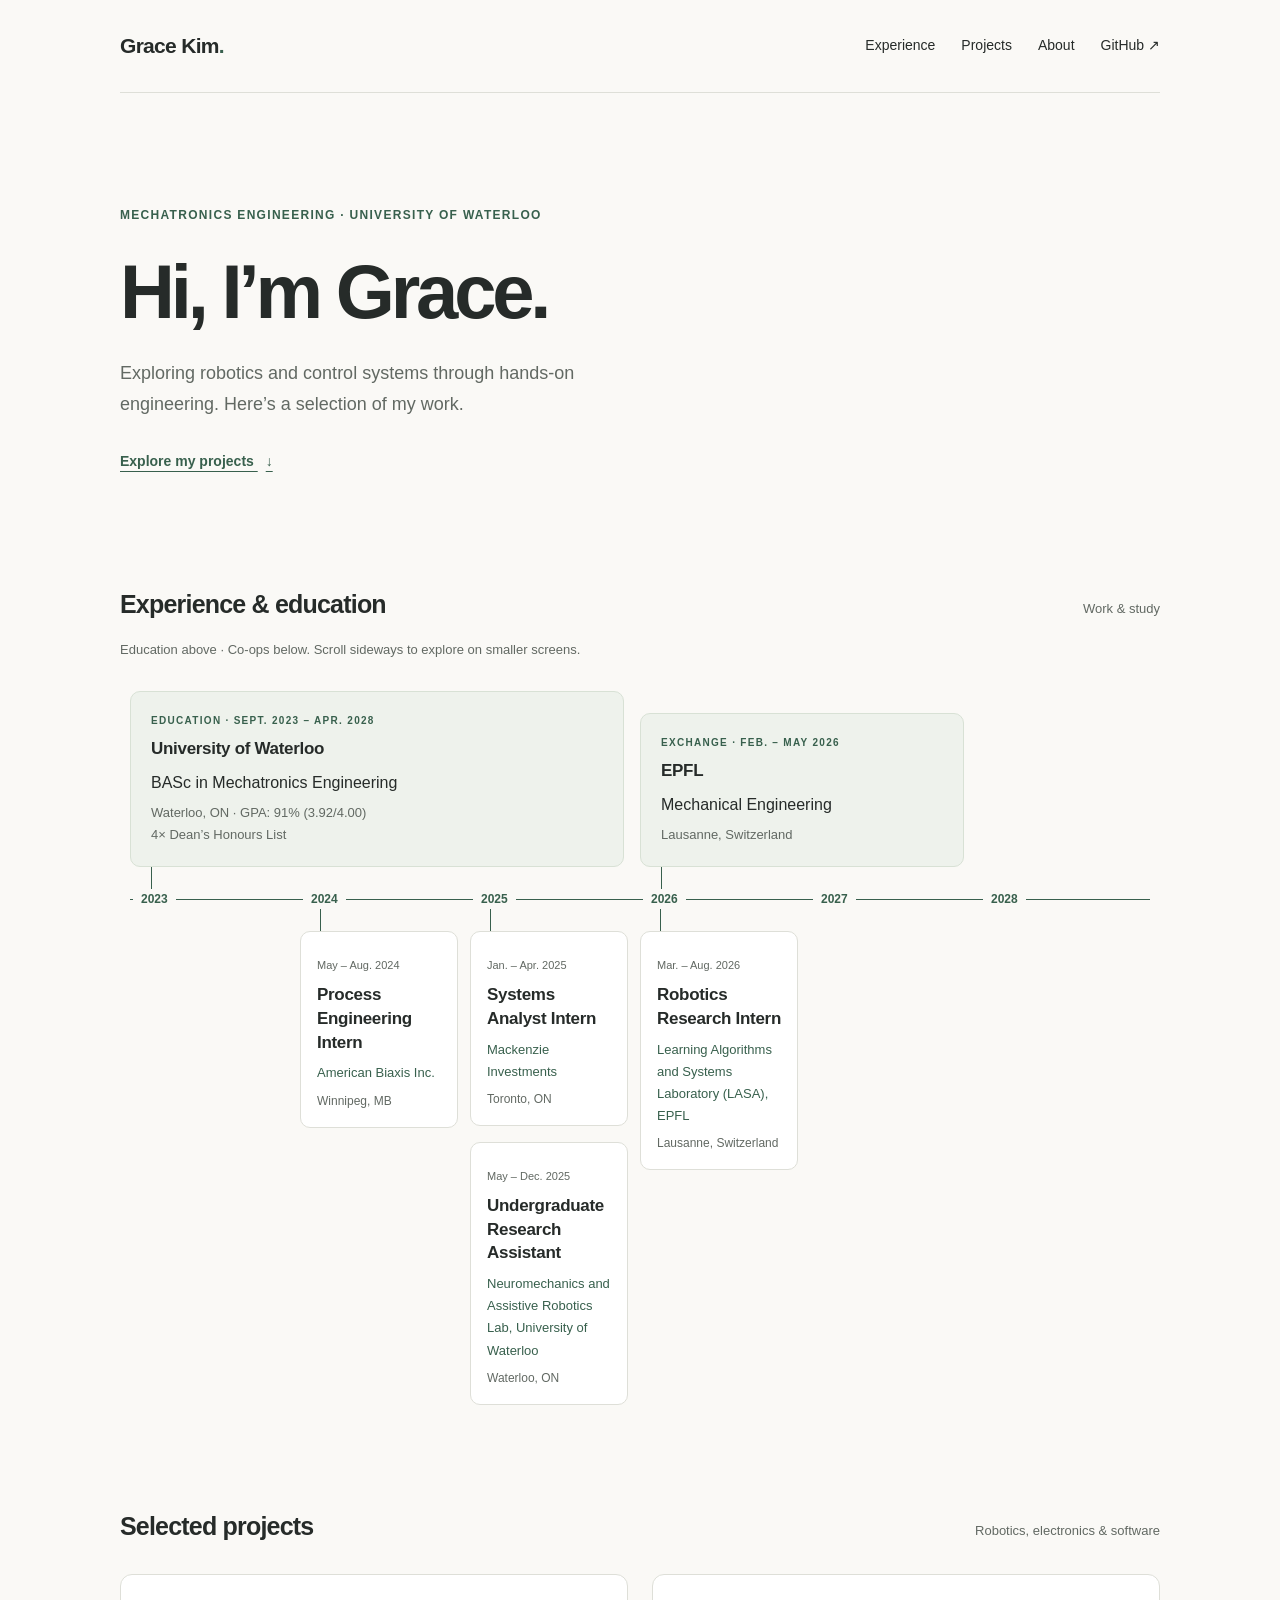
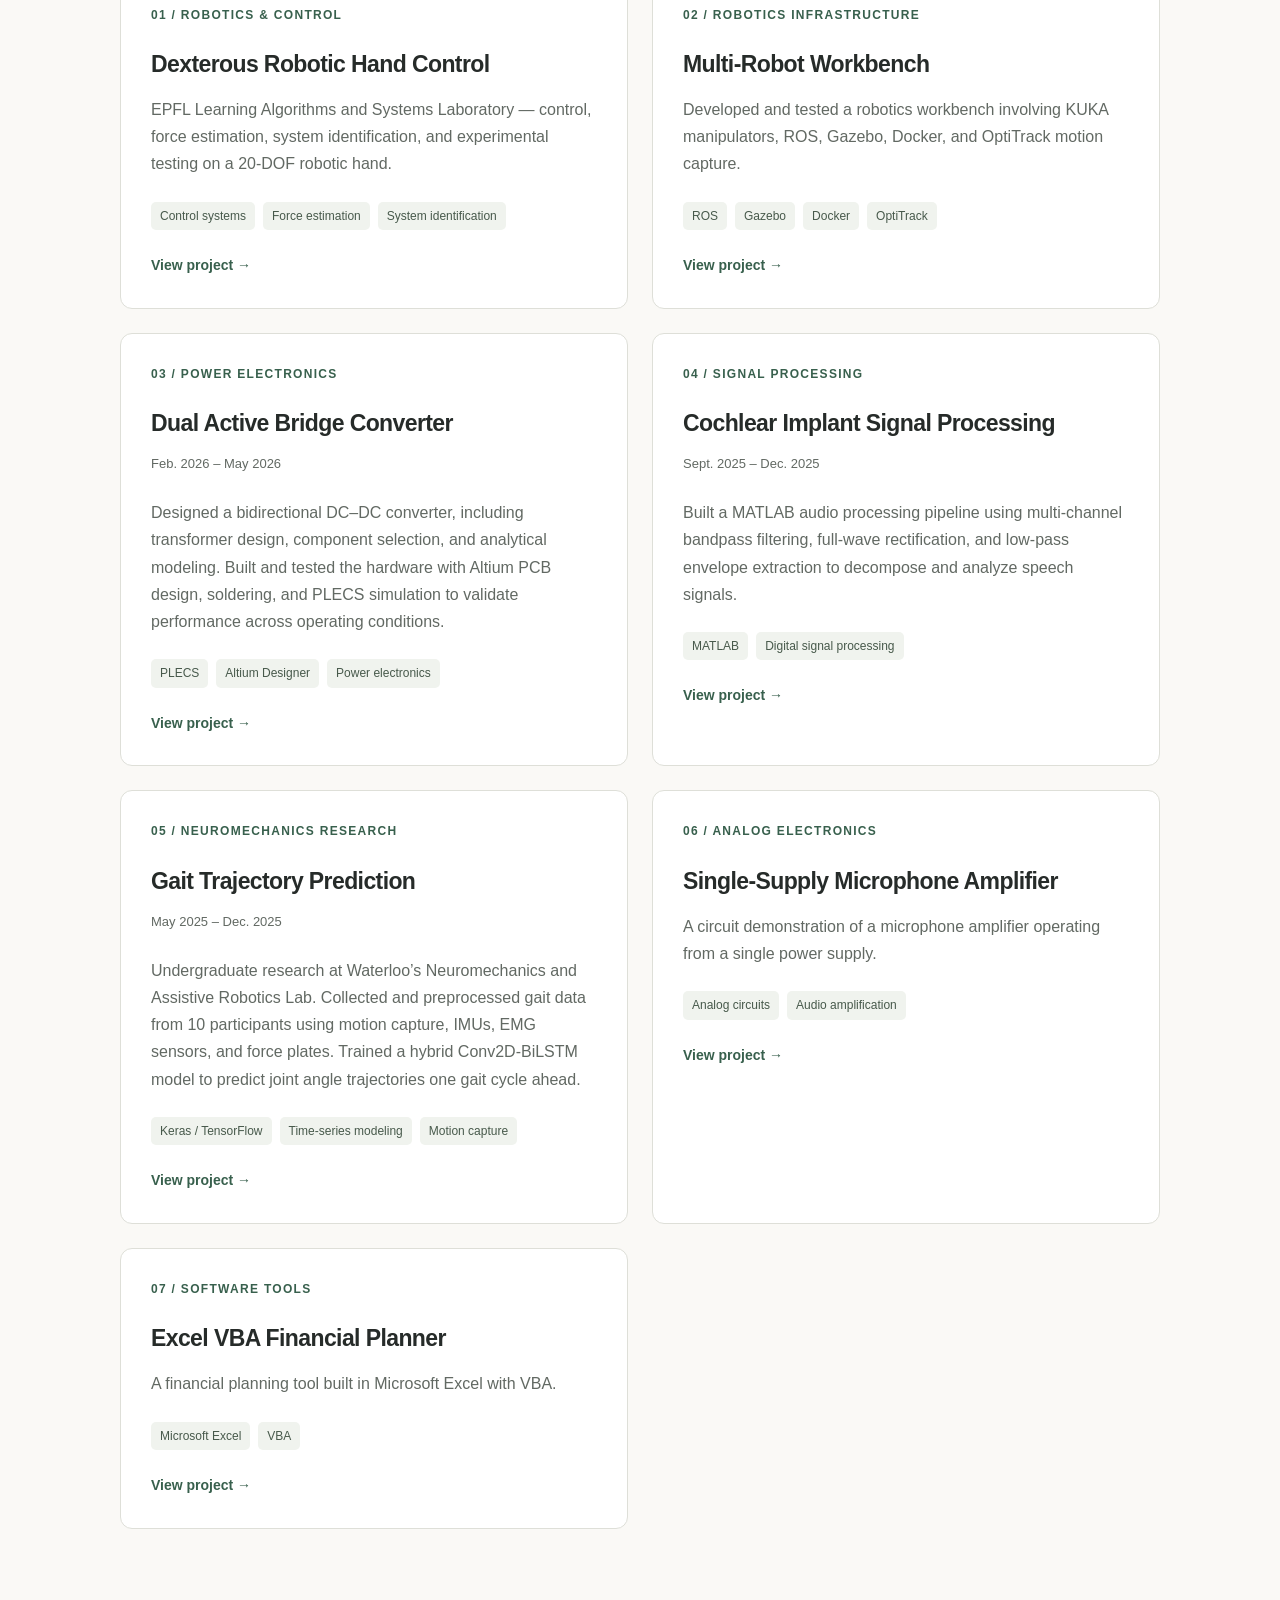
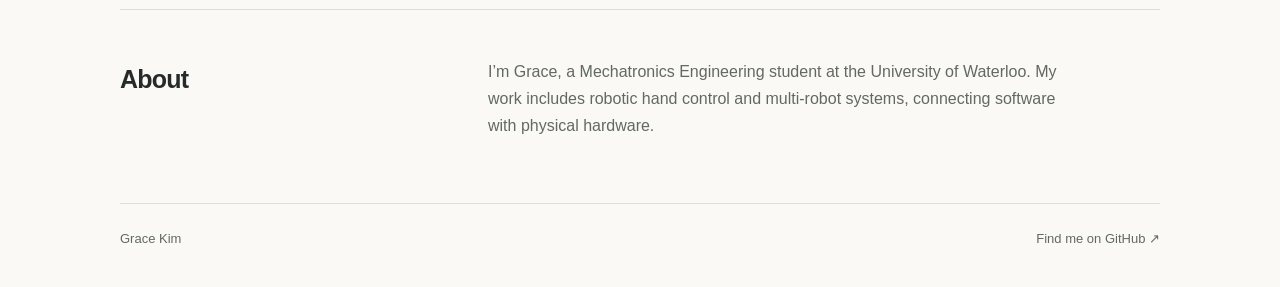
==== index.html @ 660c6523 "more edits.." ====
﻿<!DOCTYPE html>
<html lang="en">

<head>
  <meta charset="UTF-8">
  <meta name="viewport" content="width=device-width, initial-scale=1.0">
  <title>Grace Kim</title>
  <meta name="description" content="Grace Kim — Mechatronics Engineering at the University of Waterloo. Selected work in robotics and control systems.">
  <link rel="stylesheet" href="styles.css">
</head>

<body>

  <a class="skip-link" href="#main">Skip to content</a>
  <header class="site-header">
    <a class="wordmark" href="#">Grace Kim<span aria-hidden="true">.</span></a>
    <nav aria-label="Main navigation">
      <a href="#experience">Experience</a>
      <a href="#projects">Projects</a>
      <a href="#about">About</a>
      <!-- Add your résumé PDF to assets/, then uncomment this link.
      <a href="assets/resume.pdf">Résumé</a>
      -->
      <a href="https://github.com/g72kim">GitHub <span aria-hidden="true">↗</span></a>
    </nav>
  </header>

  <main id="main">
    <section class="intro" aria-labelledby="intro-title">
      <p class="eyebrow">Mechatronics Engineering · University of Waterloo</p>
      <h1 id="intro-title">Hi, I’m Grace.</h1>
      <p class="intro-description">Exploring robotics and control systems through hands-on engineering. Here’s a selection of my work.</p>
      <a class="text-link" href="#projects">Explore my projects <span aria-hidden="true">↓</span></a>
    </section>

    <section id="experience" class="experience" aria-labelledby="experience-title">
      <div class="section-heading">
        <h2 id="experience-title">Experience &amp; education</h2>
        <span class="section-note">Work &amp; study</span>
      </div>
      <p class="timeline-hint" id="timeline-help">Education above · Co-ops below. Scroll sideways to explore on smaller screens.</p>
      <div class="timeline-scroll" tabindex="0" role="region" aria-label="Education and co-op timeline, 2023 to 2028" aria-describedby="timeline-help">
        <div class="timeline">
          <div class="timeline-school waterloo">
            <p class="eyebrow">Education · Sept. 2023 – Apr. 2028</p>
            <h3>University of Waterloo</h3>
            <p>BASc in Mechatronics Engineering</p>
            <p class="section-note">Waterloo, ON · GPA: 91% (3.92/4.00)<br>4× Dean’s Honours List</p>
          </div>
          <div class="timeline-school epfl">
            <p class="eyebrow">Exchange · Feb. – May 2026</p>
            <h3>EPFL</h3>
            <p>Mechanical Engineering</p>
            <p class="section-note">Lausanne, Switzerland</p>
          </div>
          <div class="timeline-axis" aria-label="Years">
            <span>2023</span><span>2024</span><span>2025</span><span>2026</span><span>2027</span><span>2028</span>
          </div>
          <!-- Co-op cards are grouped by year. Copy a card inside its year's list. -->
          <ol class="timeline-jobs jobs-2024" aria-label="2024 co-ops">
            <li class="timeline-card">
              <p class="experience-date">May – Aug. 2024</p>
              <h3>Process Engineering Intern</h3>
              <p class="experience-company">American Biaxis Inc.</p>
              <p class="section-note">Winnipeg, MB</p>
            </li>
          </ol>
          <ol class="timeline-jobs jobs-2025" aria-label="2025 co-ops">
            <li class="timeline-card">
              <p class="experience-date">Jan. – Apr. 2025</p>
              <h3>Systems Analyst Intern</h3>
              <p class="experience-company">Mackenzie Investments</p>
              <p class="section-note">Toronto, ON</p>
            </li>
            <li class="timeline-card">
              <p class="experience-date">May – Dec. 2025</p>
              <h3>Undergraduate Research Assistant</h3>
              <p class="experience-company">Neuromechanics and Assistive Robotics Lab, University of Waterloo</p>
              <p class="section-note">Waterloo, ON</p>
            </li>
          </ol>
          <ol class="timeline-jobs jobs-2026" aria-label="2026 co-ops">
            <li class="timeline-card">
              <p class="experience-date">Mar. – Aug. 2026</p>
              <h3>Robotics Research Intern</h3>
              <p class="experience-company">Learning Algorithms and Systems Laboratory (LASA), EPFL</p>
              <p class="section-note">Lausanne, Switzerland</p>
            </li>
          </ol>
        </div>
      </div>
    </section>

    <section id="projects">
      <div class="section-heading">
        <h2>Selected projects</h2>
        <span class="section-note">Robotics, electronics &amp; software</span>
      </div>

      <div class="project-grid">
      <!-- PROJECT: Copy one complete <article>...</article> block to add a project.
           Optional photo: <img class="project-image" src="assets/hand.jpg" alt="Describe what your project photo shows">
           Place the photo immediately inside the article, before project-content. -->
      <article class="project-card">
        <div class="project-content">
        <p class="eyebrow">01 / Robotics &amp; control</p>
        <h3><a class="project-card-link" href="projects/robotic-hand.html">Dexterous Robotic Hand Control</a></h3>
        <p>
          EPFL Learning Algorithms and Systems Laboratory — control,
          force estimation, system identification, and experimental testing
          on a 20-DOF robotic hand.
        </p>
        <ul class="tags" aria-label="Project topics">
          <li>Control systems</li><li>Force estimation</li><li>System identification</li>
        </ul><span class="project-card-cta" aria-hidden="true">View project →</span>
        </div>
      </article>

      <article class="project-card">
        <div class="project-content">
        <p class="eyebrow">02 / Robotics infrastructure</p>
        <h3><a class="project-card-link" href="projects/multi-robot-workbench.html">Multi-Robot Workbench</a></h3>
        <p>
          Developed and tested a robotics workbench involving KUKA manipulators,
          ROS, Gazebo, Docker, and OptiTrack motion capture.
        </p>
        <ul class="tags" aria-label="Project technologies">
          <li>ROS</li><li>Gazebo</li><li>Docker</li><li>OptiTrack</li>
        </ul><span class="project-card-cta" aria-hidden="true">View project →</span>
        </div>
      </article>
      <article class="project-card">
        <div class="project-content">
          <p class="eyebrow">03 / Power electronics</p>
          <h3><a class="project-card-link" href="projects/dab-converter.html">Dual Active Bridge Converter</a></h3>
          <p class="project-date">Feb. 2026 – May 2026</p>
          <p>Designed a bidirectional DC–DC converter, including transformer design, component selection, and analytical modeling. Built and tested the hardware with Altium PCB design, soldering, and PLECS simulation to validate performance across operating conditions.</p>
          <ul class="tags" aria-label="Project technologies">
            <li>PLECS</li><li>Altium Designer</li><li>Power electronics</li>
          </ul><span class="project-card-cta" aria-hidden="true">View project →</span>
        </div>
      </article>
      <article class="project-card">
        <div class="project-content">
          <p class="eyebrow">04 / Signal processing</p>
          <h3><a class="project-card-link" href="projects/cochlear-implant.html">Cochlear Implant Signal Processing</a></h3>
          <p class="project-date">Sept. 2025 – Dec. 2025</p>
          <p>Built a MATLAB audio processing pipeline using multi-channel bandpass filtering, full-wave rectification, and low-pass envelope extraction to decompose and analyze speech signals.</p>
          <ul class="tags" aria-label="Project technologies">
            <li>MATLAB</li><li>Digital signal processing</li>
          </ul><span class="project-card-cta" aria-hidden="true">View project →</span>
        </div>
      </article>
      <article class="project-card">
        <div class="project-content">
          <p class="eyebrow">05 / Neuromechanics research</p>
          <h3><a class="project-card-link" href="projects/gait-prediction.html">Gait Trajectory Prediction</a></h3>
          <p class="project-date">May 2025 – Dec. 2025</p>
          <p>Undergraduate research at Waterloo’s Neuromechanics and Assistive Robotics Lab. Collected and preprocessed gait data from 10 participants using motion capture, IMUs, EMG sensors, and force plates. Trained a hybrid Conv2D-BiLSTM model to predict joint angle trajectories one gait cycle ahead.</p>
          <ul class="tags" aria-label="Project technologies">
            <li>Keras / TensorFlow</li><li>Time-series modeling</li><li>Motion capture</li>
          </ul><span class="project-card-cta" aria-hidden="true">View project →</span>
        </div>
      </article>
      <article class="project-card">
        <div class="project-content">
          <p class="eyebrow">06 / Analog electronics</p>
          <h3><a class="project-card-link" href="projects/microphone-amplifier.html">Single-Supply Microphone Amplifier</a></h3>
          <p>A circuit demonstration of a microphone amplifier operating from a single power supply.</p>
          <!-- Add circuit details, measurements, and a demo link when available. -->
          <ul class="tags" aria-label="Project topics">
            <li>Analog circuits</li><li>Audio amplification</li>
          </ul><span class="project-card-cta" aria-hidden="true">View project →</span>
        </div>
      </article>
      <article class="project-card">
        <div class="project-content">
          <p class="eyebrow">07 / Software tools</p>
          <h3><a class="project-card-link" href="projects/financial-planner.html">Excel VBA Financial Planner</a></h3>
          <p>A financial planning tool built in Microsoft Excel with VBA.</p>
          <!-- Add the planner's features, screenshots, and a file or demo link when available. -->
          <ul class="tags" aria-label="Project technologies">
            <li>Microsoft Excel</li><li>VBA</li>
          </ul><span class="project-card-cta" aria-hidden="true">View project →</span>
        </div>
      </article>
      </div>

    </section>

    <section id="about" class="about">
      <h2>About</h2>

      <p>
        I’m Grace, a Mechatronics Engineering student at the University of Waterloo.
        My work includes robotic hand control and multi-robot systems, connecting
        software with physical hardware.
      </p>
    </section>

  </main>
  <footer class="site-footer">
    <span>Grace Kim</span>
    <a href="https://github.com/g72kim">Find me on GitHub <span aria-hidden="true">↗</span></a>
  </footer>

</body>

</html>
---- styles.css ----
﻿:root {
  color-scheme: light;
  --paper: #faf9f6;
  --ink: #262b29;
  --muted: #626963;
  --accent: #38604d;
  --line: #dedfd8;
}

* { box-sizing: border-box; }
html { scroll-behavior: smooth; scroll-padding-top: 32px; }
body {
  margin: 0;
  background: var(--paper);
  color: var(--ink);
  font-family: -apple-system, BlinkMacSystemFont, "Segoe UI", sans-serif;
  font-size: 16px;
  line-height: 1.7;
  -webkit-font-smoothing: antialiased;
}
a { color: inherit; text-underline-offset: 5px; }
a:hover { color: var(--accent); }
a:focus-visible { outline: 2px solid var(--accent); outline-offset: 6px; }
.site-header, main, .site-footer { width: min(100% - 48px, 1040px); margin-inline: auto; }
.site-header { display: flex; justify-content: space-between; align-items: center; gap: 24px; padding-block: 28px; border-bottom: 1px solid var(--line); }
.wordmark { font-size: 21px; font-weight: 650; letter-spacing: -.7px; text-decoration: none; }
.wordmark span { color: var(--accent); }
nav { display: flex; flex-wrap: wrap; gap: 26px; font-size: 14px; }
nav a, .site-footer a { text-decoration: none; }
nav a:hover, .site-footer a:hover { text-decoration: underline; }
.intro { padding-block: 100px 108px; max-width: 780px; }
.eyebrow { color: var(--accent); font-size: 12px; font-weight: 600; letter-spacing: 1.3px; text-transform: uppercase; }
h1 { margin: 24px 0; font-size: clamp(42px, 6.5vw, 76px); line-height: 1.12; letter-spacing: -.055em; font-weight: 550; }
.intro-description { max-width: 480px; color: var(--muted); font-size: 18px; margin-bottom: 28px; }
.text-link { color: var(--accent); font-size: 14px; font-weight: 600; }
.text-link span { margin-left: 8px; }
.section-heading { display: flex; justify-content: space-between; align-items: baseline; gap: 16px; margin-bottom: 26px; }
h2 { margin: 0; font-size: 25px; font-weight: 550; letter-spacing: -.8px; }
.section-note { font-size: 13px; color: var(--muted); }
.experience { margin-bottom: 80px; }
.experience-date { margin: 0; color: var(--muted); font-size: 13px; padding-top: 2px; }
.experience-company { margin: 0; color: var(--accent); font-size: 14px; }
.experience-company span { color: var(--muted); }
.project-grid { display: grid; grid-template-columns: repeat(2, minmax(0, 1fr)); gap: 24px; }
.project-card { background: #fff; border: 1px solid var(--line); border-radius: 12px; overflow: hidden; }
.project-content { padding: 30px; }
.project-content .eyebrow { margin-top: 0; }
h3 { font-size: 23px; line-height: 1.35; font-weight: 550; letter-spacing: -.6px; margin: 24px 0 14px; }
.project-content > p:not(.eyebrow) { color: var(--muted); margin-bottom: 24px; }
.tags { display: flex; flex-wrap: wrap; gap: 8px; list-style: none; padding: 0; margin: 0; }
.tags li { background: #f0f3ee; color: #47594b; border-radius: 5px; padding: 4px 9px; font-size: 12px; }
.project-content > .text-link { display: inline-block; margin-top: 24px; }
.project-image { display: block; width: 100%; aspect-ratio: 16 / 10; object-fit: cover; }
.project-date { font-size: 13px; }
.about { display: grid; grid-template-columns: 1fr 2fr; gap: 32px; margin-top: 80px; padding-block: 48px 64px; border-top: 1px solid var(--line); }
.about p { margin: 0; color: var(--muted); max-width: 580px; }
.site-footer { display: flex; justify-content: space-between; gap: 20px; padding-block: 24px 36px; border-top: 1px solid var(--line); color: var(--muted); font-size: 13px; }
.skip-link { position: absolute; top: -100px; left: 24px; background: white; padding: 12px; }
.skip-link:focus { top: 12px; }
@media (max-width: 640px) {
  .site-header, main, .site-footer { width: calc(100% - 36px); }
  .site-header { align-items: flex-start; flex-wrap: wrap; }
  nav { gap: 14px; font-size: 13px; }
  .intro { padding-block: 64px 72px; }
  .intro .eyebrow { max-width: 290px; }
  .project-grid { grid-template-columns: 1fr; }
  .experience { margin-bottom: 56px; }
  .section-heading { flex-direction: column; gap: 4px; }
  .project-content { padding: 24px; }
  .about { grid-template-columns: 1fr; gap: 18px; margin-top: 56px; }
}
@media (prefers-reduced-motion: reduce) {
  html { scroll-behavior: auto; }
}

/* Year columns keep education above and co-op cards below the same axis. */
.timeline-hint { color: var(--muted); font-size: 13px; margin: -12px 0 24px; }
.timeline-scroll { overflow-x: auto; padding: 6px 2px 20px; }
.timeline-scroll:focus-visible { outline: 2px solid var(--accent); outline-offset: 4px; }
.timeline { display: grid; grid-template-columns: repeat(6, minmax(166px, 1fr)); grid-template-rows: auto 64px auto; min-width: 1000px; padding: 0 8px; }
.timeline-school { position: relative; align-self: end; margin: 0 16px 0 0; padding: 20px; background: #eef2ec; border: 1px solid #d8e1d5; border-radius: 10px; }
.timeline-school::after { content: ""; position: absolute; left: 20px; bottom: -32px; height: 31px; width: 1px; background: var(--accent); }
.waterloo { grid-column: 1 / 4; grid-row: 1; }
.epfl { grid-column: 4 / 6; grid-row: 1; }
.timeline h3 { font-size: 17px; line-height: 1.4; margin: 8px 0; letter-spacing: -.3px; }
.timeline p { margin: 6px 0 0; }
.timeline .eyebrow { font-size: 10px; margin-top: 0; }
.timeline-axis { grid-column: 1 / -1; grid-row: 2; display: grid; grid-template-columns: repeat(6, 1fr); align-items: center; position: relative; }
.timeline-axis::before { content: ""; position: absolute; left: 0; right: 0; top: 50%; height: 1px; background: var(--accent); }
.timeline-axis span { position: relative; justify-self: start; background: var(--paper); padding: 0 8px; margin-left: 3px; font-size: 12px; font-weight: 600; color: var(--accent); }
.timeline-jobs { position: relative; grid-row: 3; list-style: none; padding: 0; margin: 0 12px 0 0; display: flex; flex-direction: column; gap: 16px; align-self: start; }
.timeline-jobs::before { content: ""; position: absolute; left: 20px; top: -22px; height: 22px; width: 1px; background: var(--accent); }
.jobs-2024 { grid-column: 2; }
.jobs-2025 { grid-column: 3; }
.jobs-2026 { grid-column: 4; }
.timeline-card { padding: 16px; border: 1px solid var(--line); border-radius: 10px; background: #fff; overflow-wrap: anywhere; }
.timeline-card .experience-date { font-size: 11px; }
.timeline-card .experience-company { font-size: 13px; }
.timeline-card .section-note { font-size: 12px; }

/* A real title link covers the card, supporting mouse and keyboard navigation. */
.project-card { position: relative; }
.project-card-link { text-decoration: none; }
.project-card-link::after { content: ""; position: absolute; inset: 0; }
.project-card:hover { border-color: var(--accent); }
.project-card:focus-within { outline: 2px solid var(--accent); outline-offset: 4px; }
.project-card-cta { display: block; margin-top: 24px; color: var(--accent); font-size: 14px; font-weight: 600; }
.project-detail { max-width: 780px; padding-block: 48px 80px; }
.project-overview { padding-block: 36px 48px; }
.project-overview h1 { font-size: clamp(32px, 5vw, 54px); letter-spacing: -.04em; overflow-wrap: anywhere; }
.project-overview > p:not(.eyebrow) { color: var(--muted); }
.project-attachments { border-top: 1px solid var(--line); padding-top: 32px; }
.attachment-empty, .project-attachments figcaption { color: var(--muted); font-size: 14px; }
.project-attachments figure { margin: 24px 0; }
.project-attachments img, .project-attachments video { display: block; width: 100%; height: auto; border-radius: 10px; }
.project-attachments figcaption { margin-top: 8px; }
.attachment-links { padding-left: 20px; }
.attachment-links li { margin-block: 10px; }
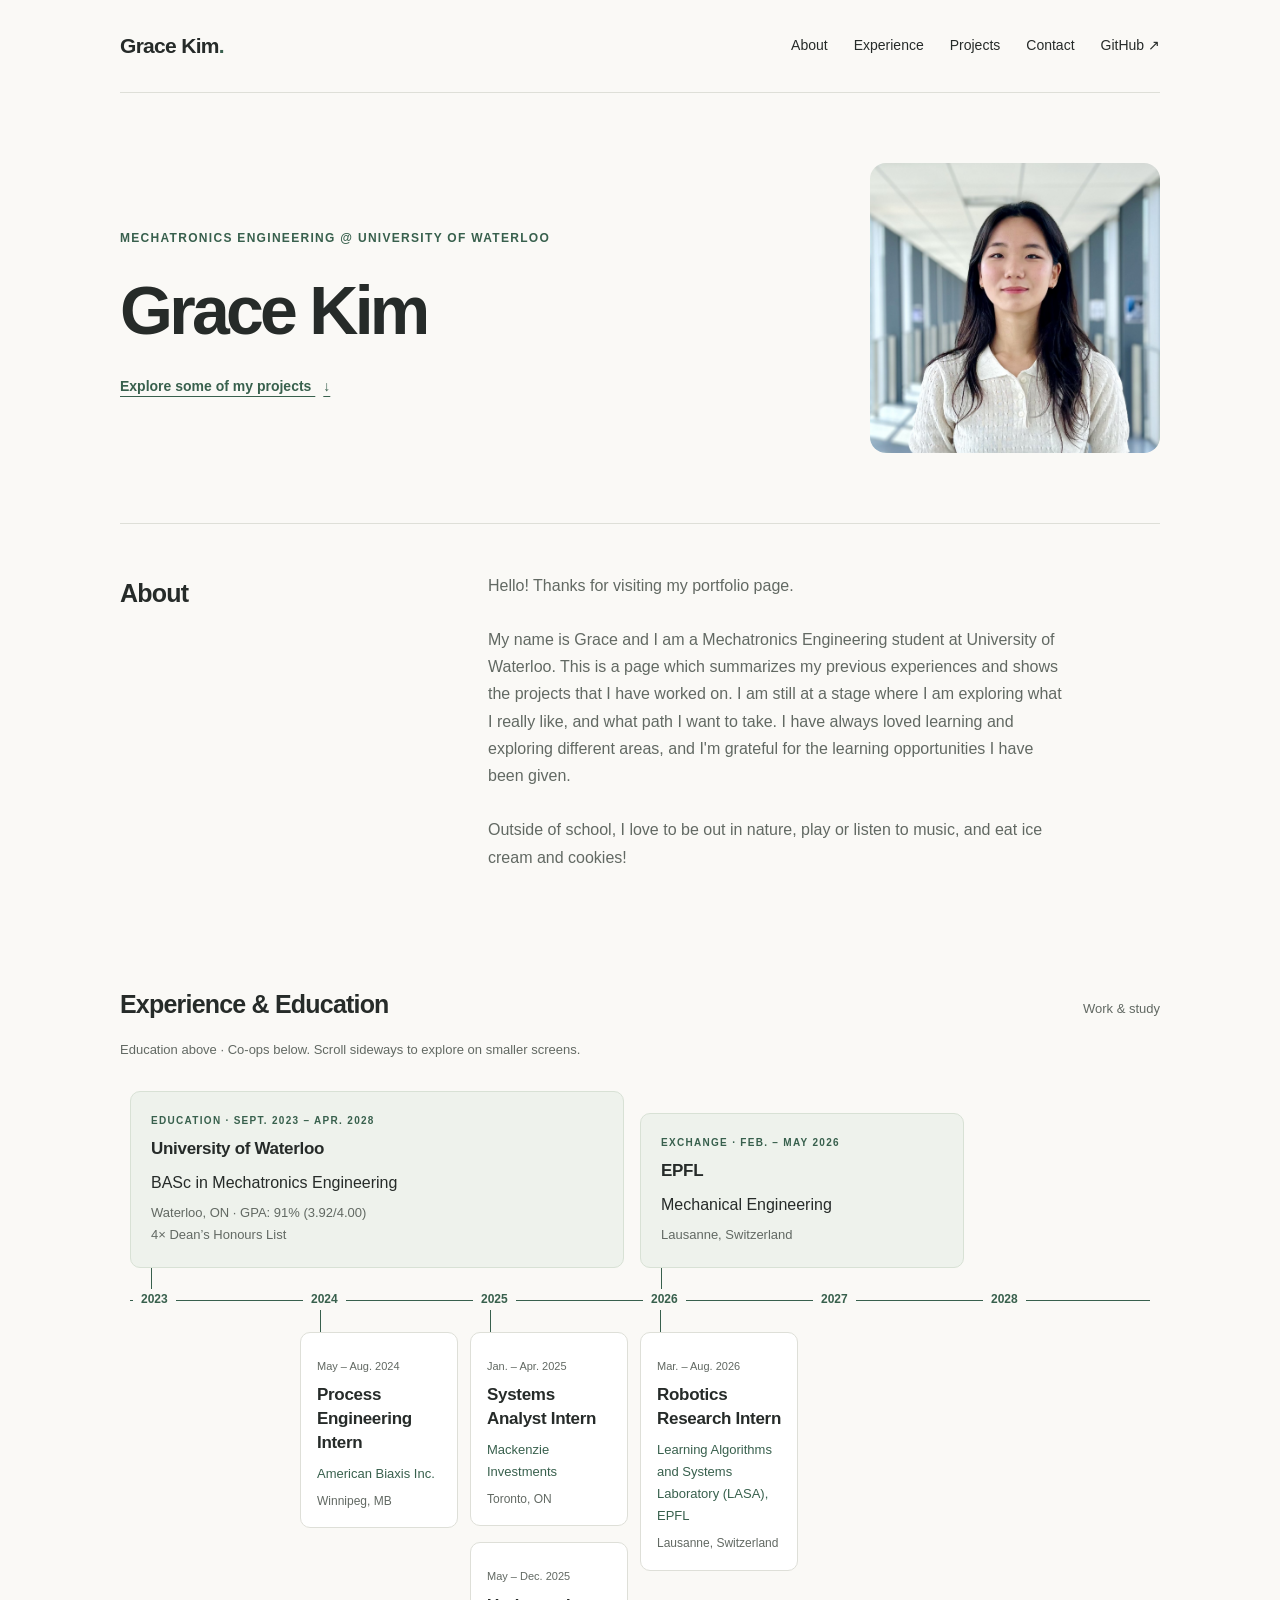
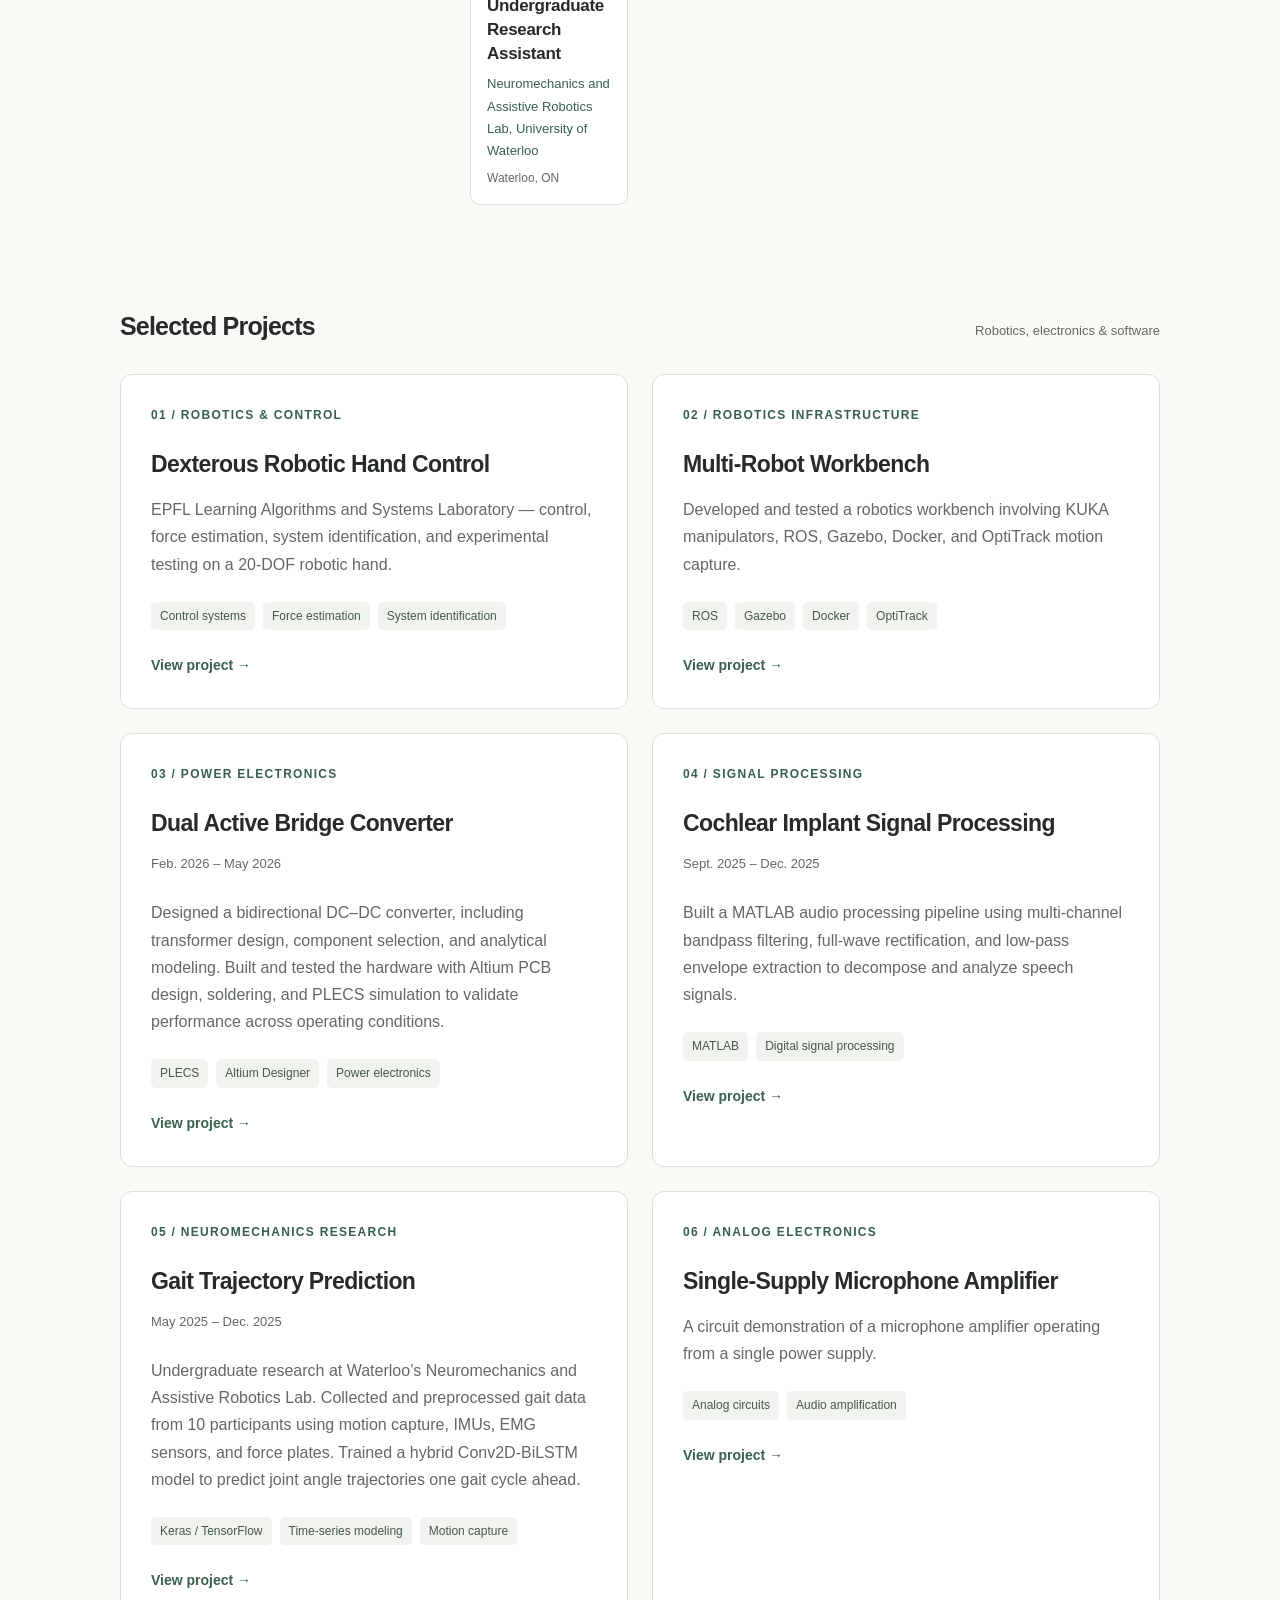
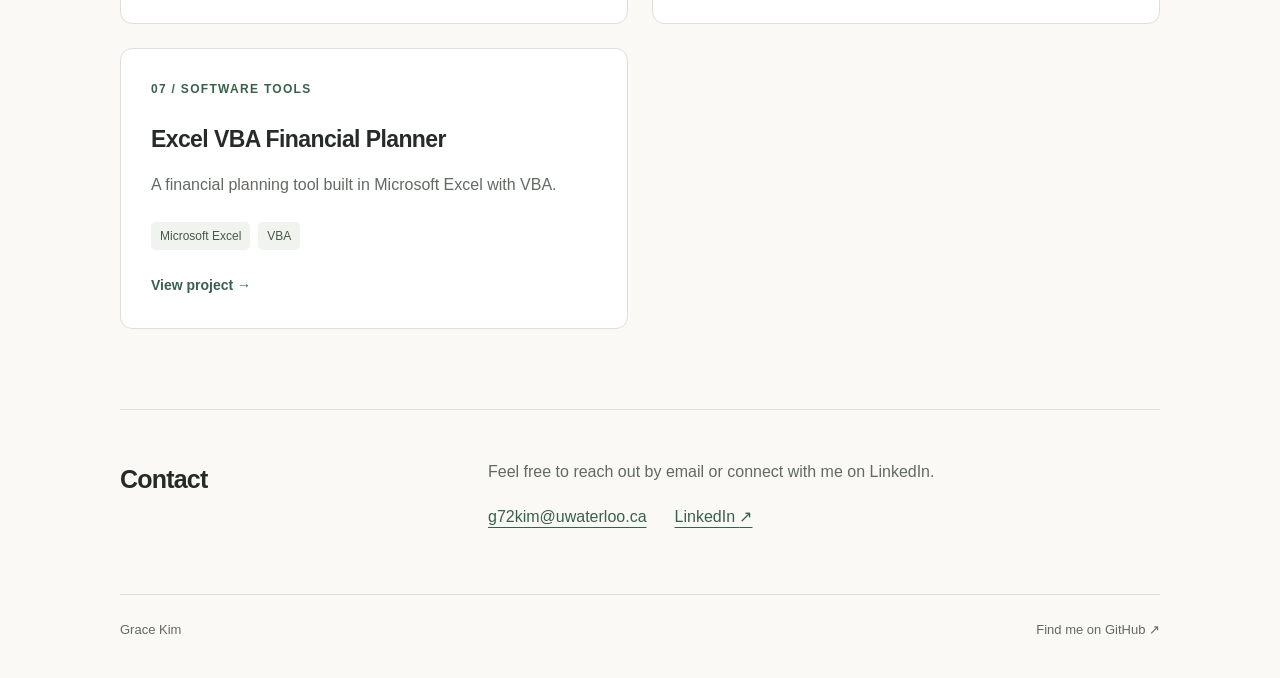
==== commit 83b1b3d6: "Update portfolio introduction, profile photo, contact section and README" ====
--- a/index.html
+++ b/index.html
@@ -15,9 +15,10 @@
   <header class="site-header">
     <a class="wordmark" href="#">Grace Kim<span aria-hidden="true">.</span></a>
     <nav aria-label="Main navigation">
+      <a href="#about">About</a>
       <a href="#experience">Experience</a>
       <a href="#projects">Projects</a>
-      <a href="#about">About</a>
+      <a href="#contact">Contact</a>
       <!-- Add your résumé PDF to assets/, then uncomment this link.
       <a href="assets/resume.pdf">Résumé</a>
       -->
@@ -27,15 +28,37 @@
 
   <main id="main">
     <section class="intro" aria-labelledby="intro-title">
-      <p class="eyebrow">Mechatronics Engineering · University of Waterloo</p>
-      <h1 id="intro-title">Hi, I’m Grace.</h1>
-      <p class="intro-description">Exploring robotics and control systems through hands-on engineering. Here’s a selection of my work.</p>
-      <a class="text-link" href="#projects">Explore my projects <span aria-hidden="true">↓</span></a>
+      <div class="intro-text">
+      <p class="eyebrow">Mechatronics Engineering @ University of Waterloo</p>
+      <h1 id="intro-title">Grace Kim</h1>
+      <!--p class="intro-description">Exploring my life and world ...  Here’s a selection of my work.</p-->
+      <a class="text-link" href="#projects">Explore some of my projects <span aria-hidden="true">↓</span></a>
+      </div>
+      <img class="intro-photo" src="assets/profile.jpeg" alt="Grace Kim" width="240" height="240">
+    </section>
+
+    <section id="about" class="about">
+      <h2>About</h2>
+
+      <p>
+        Hello! Thanks for visiting my portfolio page.
+        <br>
+        <br>
+        My name is Grace and I am a Mechatronics Engineering student at University of Waterloo.
+        This is a page which summarizes my previous experiences and shows the projects that I have worked on.
+        I am still at a stage where I am exploring what I really like, and what path I want to take.
+        I have always loved learning and exploring different areas, and I'm grateful for the learning opportunities I have been given.
+
+        <br>
+        <br>
+        Outside of school, I love to be out in nature, play or listen to music, and eat ice cream and cookies!
+
+      </p>
     </section>
 
     <section id="experience" class="experience" aria-labelledby="experience-title">
       <div class="section-heading">
-        <h2 id="experience-title">Experience &amp; education</h2>
+        <h2 id="experience-title">Experience &amp; Education</h2>
         <span class="section-note">Work &amp; study</span>
       </div>
       <p class="timeline-hint" id="timeline-help">Education above · Co-ops below. Scroll sideways to explore on smaller screens.</p>
@@ -93,7 +116,7 @@
 
     <section id="projects">
       <div class="section-heading">
-        <h2>Selected projects</h2>
+        <h2>Selected Projects</h2>
         <span class="section-note">Robotics, electronics &amp; software</span>
       </div>
 
@@ -188,16 +211,18 @@
 
     </section>
 
-    <section id="about" class="about">
-      <h2>About</h2>
-
-      <p>
-        I’m Grace, a Mechatronics Engineering student at the University of Waterloo.
-        My work includes robotic hand control and multi-robot systems, connecting
-        software with physical hardware.
-      </p>
-    </section>
-
+
+
+    <section id="contact" class="contact" aria-labelledby="contact-title">
+      <h2 id="contact-title">Contact</h2>
+      <div>
+        <p>Feel free to reach out by email or connect with me on LinkedIn.</p>
+        <ul class="contact-links">
+          <li><a href="mailto:g72kim@uwaterloo.ca">g72kim@uwaterloo.ca</a></li>
+          <li><a href="https://www.linkedin.com/in/gracekim3/">LinkedIn <span aria-hidden="true">↗</span></a></li>
+        </ul>
+      </div>
+    </section>
   </main>
   <footer class="site-footer">
     <span>Grace Kim</span>
--- a/styles.css
+++ b/styles.css
@@ -28,9 +28,12 @@
 nav { display: flex; flex-wrap: wrap; gap: 26px; font-size: 14px; }
 nav a, .site-footer a { text-decoration: none; }
 nav a:hover, .site-footer a:hover { text-decoration: underline; }
-.intro { padding-block: 100px 108px; max-width: 780px; }
+.intro { display: flex; align-items: center; justify-content: space-between; gap: 40px; padding-block: 70px 70px; }
+.intro-text { min-width: 0; }
+.intro-photo { display: block; width: 290px; height: 290px; max-width: 100%; object-fit: cover; border-radius: 16px; flex-shrink: 0; }
 .eyebrow { color: var(--accent); font-size: 12px; font-weight: 600; letter-spacing: 1.3px; text-transform: uppercase; }
 h1 { margin: 24px 0; font-size: clamp(42px, 6.5vw, 76px); line-height: 1.12; letter-spacing: -.055em; font-weight: 550; }
+.intro h1 { font-size: clamp(38px, 6vw, 68px); }
 .intro-description { max-width: 480px; color: var(--muted); font-size: 18px; margin-bottom: 28px; }
 .text-link { color: var(--accent); font-size: 14px; font-weight: 600; }
 .text-link span { margin-left: 8px; }
@@ -52,8 +55,12 @@
 .project-content > .text-link { display: inline-block; margin-top: 24px; }
 .project-image { display: block; width: 100%; aspect-ratio: 16 / 10; object-fit: cover; }
 .project-date { font-size: 13px; }
-.about { display: grid; grid-template-columns: 1fr 2fr; gap: 32px; margin-top: 80px; padding-block: 48px 64px; border-top: 1px solid var(--line); }
+.about { display: grid; grid-template-columns: 1fr 2fr; gap: 32px; margin-bottom: 48px; padding-block: 48px 64px; border-top: 1px solid var(--line); }
 .about p { margin: 0; color: var(--muted); max-width: 580px; }
+.contact { display: grid; grid-template-columns: 1fr 2fr; gap: 32px; margin-top: 80px; padding-block: 48px 64px; border-top: 1px solid var(--line); }
+.contact p { margin: 0 0 18px; color: var(--muted); }
+.contact-links { display: flex; flex-wrap: wrap; gap: 12px 28px; list-style: none; padding: 0; margin: 0; }
+.contact-links a { color: var(--accent); overflow-wrap: anywhere; }
 .site-footer { display: flex; justify-content: space-between; gap: 20px; padding-block: 24px 36px; border-top: 1px solid var(--line); color: var(--muted); font-size: 13px; }
 .skip-link { position: absolute; top: -100px; left: 24px; background: white; padding: 12px; }
 .skip-link:focus { top: 12px; }
@@ -61,13 +68,15 @@
   .site-header, main, .site-footer { width: calc(100% - 36px); }
   .site-header { align-items: flex-start; flex-wrap: wrap; }
   nav { gap: 14px; font-size: 13px; }
-  .intro { padding-block: 64px 72px; }
+  .intro { flex-direction: column; align-items: flex-start; padding-block: 64px 72px; }
+  .intro-photo { height: auto; aspect-ratio: 1; }
   .intro .eyebrow { max-width: 290px; }
   .project-grid { grid-template-columns: 1fr; }
   .experience { margin-bottom: 56px; }
   .section-heading { flex-direction: column; gap: 4px; }
   .project-content { padding: 24px; }
-  .about { grid-template-columns: 1fr; gap: 18px; margin-top: 56px; }
+  .about { grid-template-columns: 1fr; gap: 18px; margin-bottom: 32px; }
+  .contact { grid-template-columns: 1fr; gap: 18px; margin-top: 56px; }
 }
 @media (prefers-reduced-motion: reduce) {
   html { scroll-behavior: auto; }
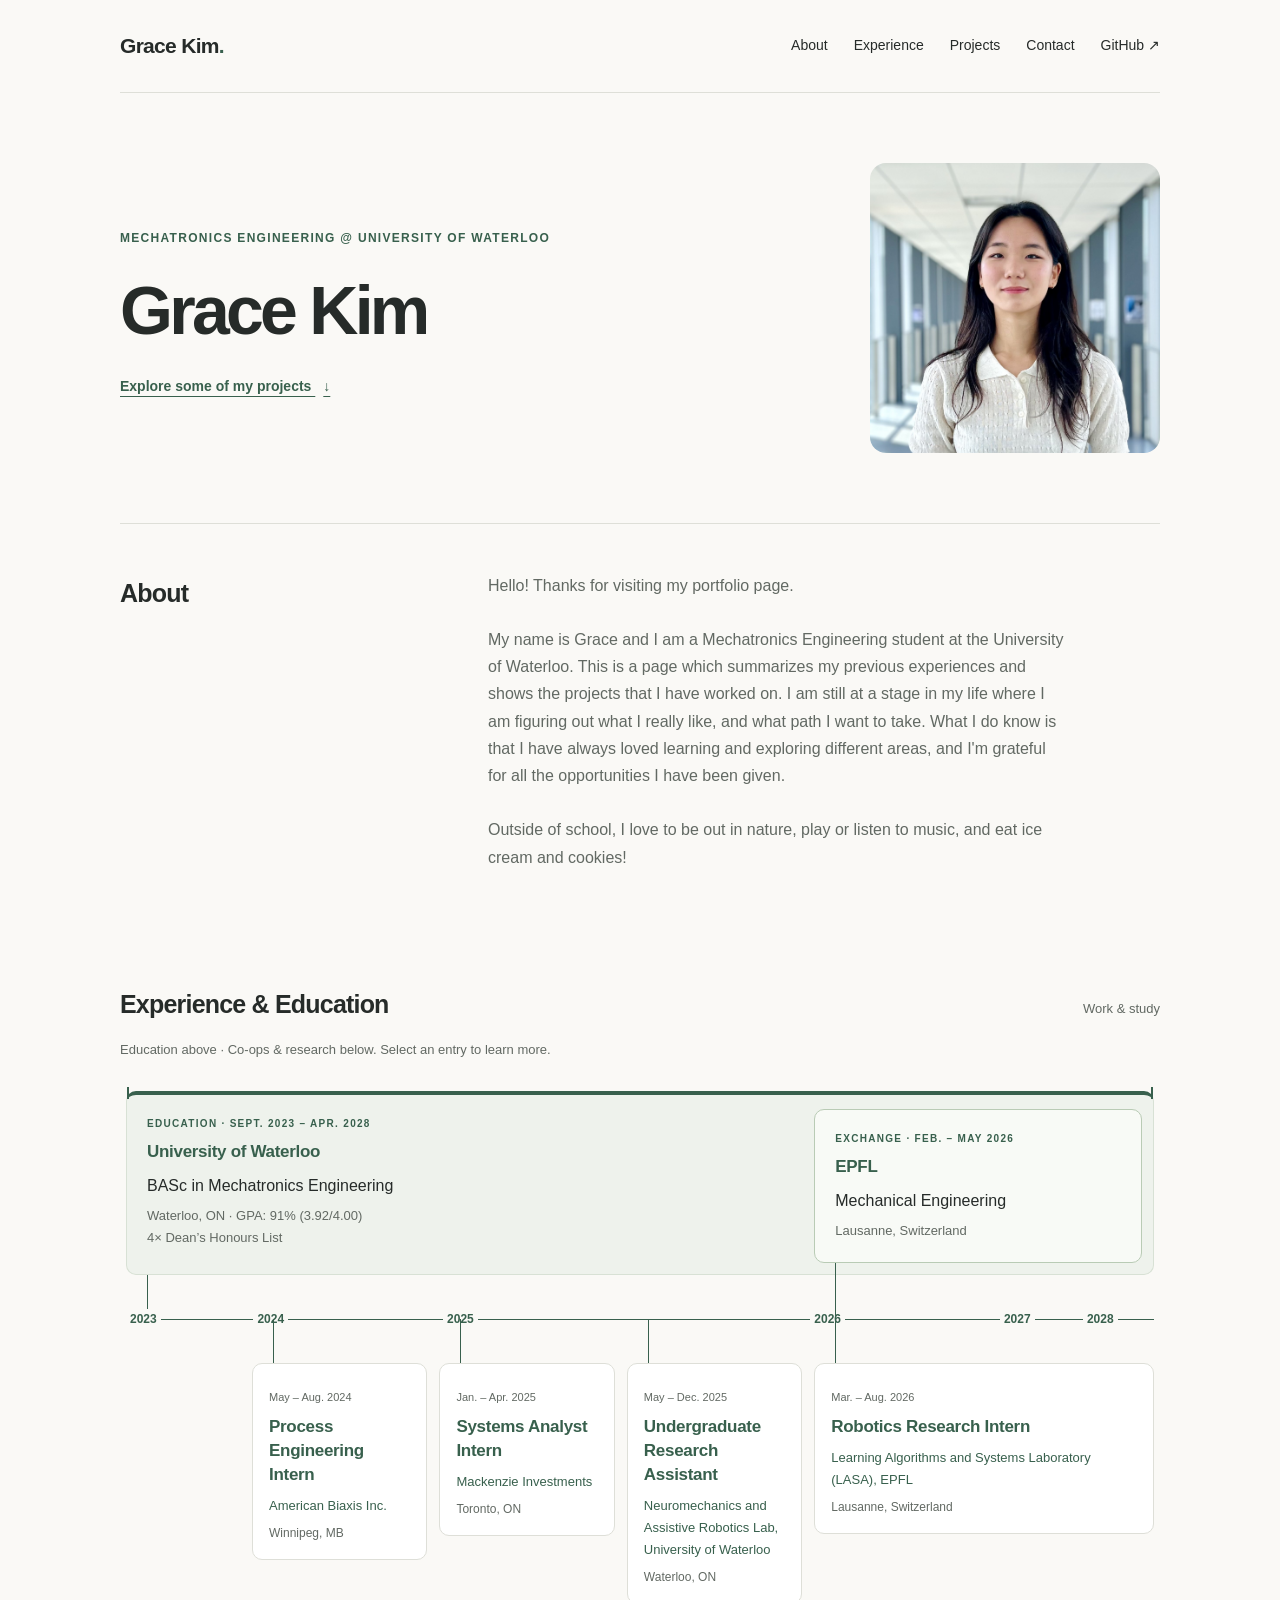
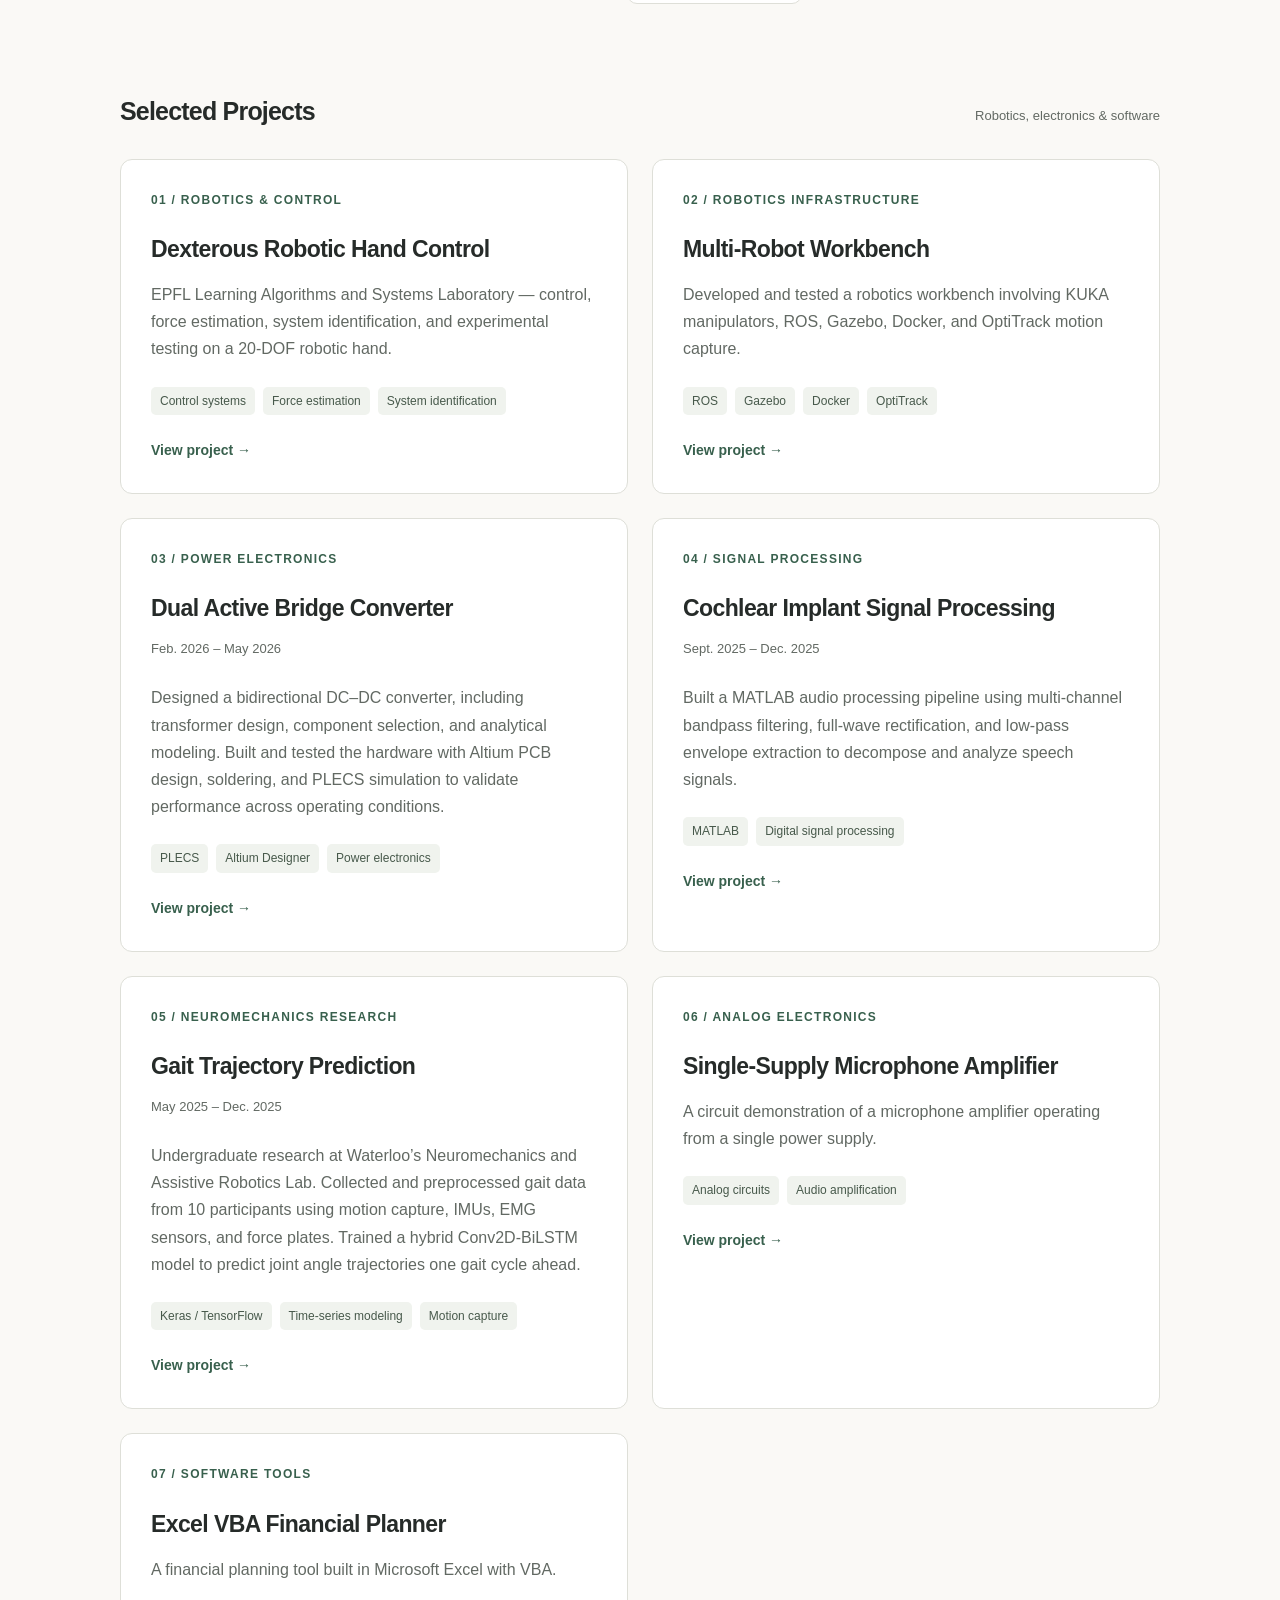
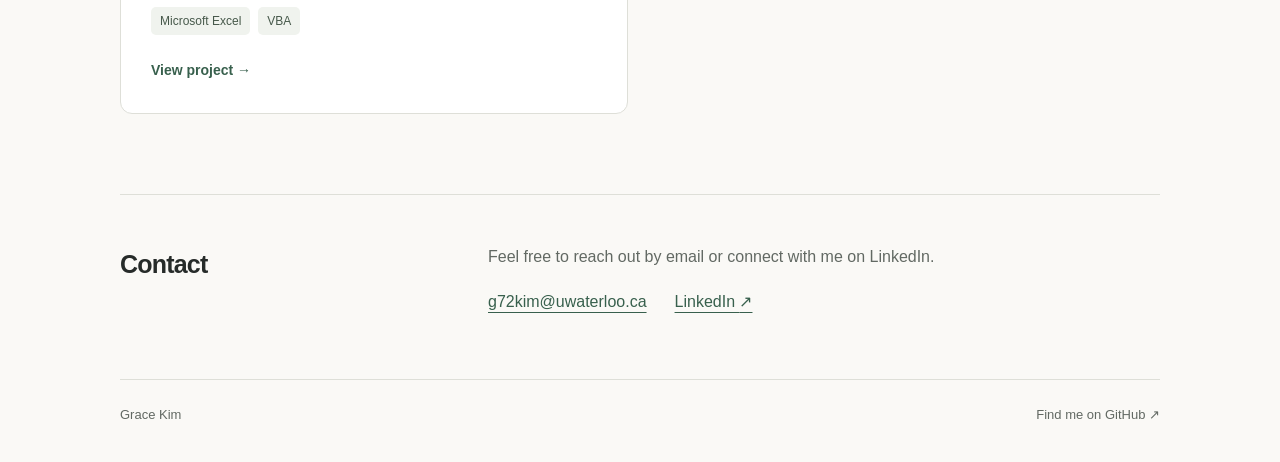
==== commit 6a206c8b: "vertical check" ====
--- a/index.html
+++ b/index.html
@@ -1,4 +1,4 @@
-﻿<!DOCTYPE html>
+<!DOCTYPE html>
 <html lang="en">
 
 <head>
@@ -44,10 +44,10 @@
         Hello! Thanks for visiting my portfolio page.
         <br>
         <br>
-        My name is Grace and I am a Mechatronics Engineering student at University of Waterloo.
+        My name is Grace and I am a Mechatronics Engineering student at the University of Waterloo.
         This is a page which summarizes my previous experiences and shows the projects that I have worked on.
-        I am still at a stage where I am exploring what I really like, and what path I want to take.
-        I have always loved learning and exploring different areas, and I'm grateful for the learning opportunities I have been given.
+        I am still at a stage in my life where I am figuring out what I really like, and what path I want to take.
+        What I do know is that I have always loved learning and exploring different areas, and I'm grateful for all the opportunities I have been given.
 
         <br>
         <br>
@@ -61,29 +61,32 @@
         <h2 id="experience-title">Experience &amp; Education</h2>
         <span class="section-note">Work &amp; study</span>
       </div>
-      <p class="timeline-hint" id="timeline-help">Education above · Co-ops below. Scroll sideways to explore on smaller screens.</p>
-      <div class="timeline-scroll" tabindex="0" role="region" aria-label="Education and co-op timeline, 2023 to 2028" aria-describedby="timeline-help">
+      <p class="timeline-hint" id="timeline-help"><span class="timeline-desktop-hint">Education above · Co-ops &amp; research below.</span><span class="timeline-mobile-hint">Education on the left · Co-ops &amp; research on the right.</span> Select an entry to learn more.</p>
+      <div class="timeline-scroll" role="region" aria-label="Education and co-op timeline, 2023 to 2028" aria-describedby="timeline-help">
         <div class="timeline">
           <div class="timeline-school waterloo">
+            <span class="education-connector" aria-hidden="true"></span>
             <p class="eyebrow">Education · Sept. 2023 – Apr. 2028</p>
-            <h3>University of Waterloo</h3>
+            <h3><a class="timeline-card-link" href="education/waterloo.html">University of Waterloo</a></h3>
             <p>BASc in Mechatronics Engineering</p>
             <p class="section-note">Waterloo, ON · GPA: 91% (3.92/4.00)<br>4× Dean’s Honours List</p>
           </div>
           <div class="timeline-school epfl">
+            <span class="education-connector" aria-hidden="true"></span>
             <p class="eyebrow">Exchange · Feb. – May 2026</p>
-            <h3>EPFL</h3>
+            <h3><a class="timeline-card-link" href="education/epfl.html">EPFL</a></h3>
             <p>Mechanical Engineering</p>
             <p class="section-note">Lausanne, Switzerland</p>
           </div>
+          <p class="degree-end">Waterloo degree · Apr. 2028</p>
           <div class="timeline-axis" aria-label="Years">
             <span>2023</span><span>2024</span><span>2025</span><span>2026</span><span>2027</span><span>2028</span>
           </div>
-          <!-- Co-op cards are grouped by year. Copy a card inside its year's list. -->
+          <!-- Year groups share a grid; 2025 roles occupy separate term positions. -->
           <ol class="timeline-jobs jobs-2024" aria-label="2024 co-ops">
             <li class="timeline-card">
               <p class="experience-date">May – Aug. 2024</p>
-              <h3>Process Engineering Intern</h3>
+              <h3><a class="timeline-card-link" href="experience/american-biaxis.html">Process Engineering Intern</a></h3>
               <p class="experience-company">American Biaxis Inc.</p>
               <p class="section-note">Winnipeg, MB</p>
             </li>
@@ -91,13 +94,13 @@
           <ol class="timeline-jobs jobs-2025" aria-label="2025 co-ops">
             <li class="timeline-card">
               <p class="experience-date">Jan. – Apr. 2025</p>
-              <h3>Systems Analyst Intern</h3>
+              <h3><a class="timeline-card-link" href="experience/mackenzie-investments.html">Systems Analyst Intern</a></h3>
               <p class="experience-company">Mackenzie Investments</p>
               <p class="section-note">Toronto, ON</p>
             </li>
             <li class="timeline-card">
               <p class="experience-date">May – Dec. 2025</p>
-              <h3>Undergraduate Research Assistant</h3>
+              <h3><a class="timeline-card-link" href="experience/waterloo-research.html">Undergraduate Research Assistant</a></h3>
               <p class="experience-company">Neuromechanics and Assistive Robotics Lab, University of Waterloo</p>
               <p class="section-note">Waterloo, ON</p>
             </li>
@@ -105,7 +108,7 @@
           <ol class="timeline-jobs jobs-2026" aria-label="2026 co-ops">
             <li class="timeline-card">
               <p class="experience-date">Mar. – Aug. 2026</p>
-              <h3>Robotics Research Intern</h3>
+              <h3><a class="timeline-card-link" href="experience/epfl-research.html">Robotics Research Intern</a></h3>
               <p class="experience-company">Learning Algorithms and Systems Laboratory (LASA), EPFL</p>
               <p class="section-note">Lausanne, Switzerland</p>
             </li>
--- a/styles.css
+++ b/styles.css
@@ -1,4 +1,4 @@
-﻿:root {
+:root {
   color-scheme: light;
   --paper: #faf9f6;
   --ink: #262b29;
@@ -82,30 +82,92 @@
   html { scroll-behavior: auto; }
 }
 
-/* Year columns keep education above and co-op cards below the same axis. */
+/* Wider 2025 column gives each work term its own position.
+   This is a year/term layout, not a month-proportional scale. */
 .timeline-hint { color: var(--muted); font-size: 13px; margin: -12px 0 24px; }
-.timeline-scroll { overflow-x: auto; padding: 6px 2px 20px; }
-.timeline-scroll:focus-visible { outline: 2px solid var(--accent); outline-offset: 4px; }
-.timeline { display: grid; grid-template-columns: repeat(6, minmax(166px, 1fr)); grid-template-rows: auto 64px auto; min-width: 1000px; padding: 0 8px; }
-.timeline-school { position: relative; align-self: end; margin: 0 16px 0 0; padding: 20px; background: #eef2ec; border: 1px solid #d8e1d5; border-radius: 10px; }
-.timeline-school::after { content: ""; position: absolute; left: 20px; bottom: -32px; height: 31px; width: 1px; background: var(--accent); }
-.waterloo { grid-column: 1 / 4; grid-row: 1; }
-.epfl { grid-column: 4 / 6; grid-row: 1; }
+.timeline-mobile-hint { display: none; }
+.timeline-scroll { padding: 6px; }
+.timeline {
+  display: grid;
+  grid-template-columns: .65fr 1fr 1fr 1fr 1fr .4fr .4fr;
+  grid-template-rows: auto auto 56px auto;
+  gap: 16px 12px;
+  position: relative;
+}
+.timeline-school { position: relative; padding: 20px; background: #eef2ec; border: 1px solid #d8e1d5; border-radius: 10px; min-width: 0; }
+.waterloo { grid-column: 1 / -1; grid-row: 1; border-top: 4px solid var(--accent); }
+.waterloo::before, .waterloo::after { content: ""; position: absolute; top: -8px; width: 2px; height: 12px; background: var(--accent); }
+.waterloo::before { left: 0; }
+.waterloo::after { right: 0; }
+.epfl { grid-column: 5 / -1; grid-row: 2; }
 .timeline h3 { font-size: 17px; line-height: 1.4; margin: 8px 0; letter-spacing: -.3px; }
 .timeline p { margin: 6px 0 0; }
 .timeline .eyebrow { font-size: 10px; margin-top: 0; }
-.timeline-axis { grid-column: 1 / -1; grid-row: 2; display: grid; grid-template-columns: repeat(6, 1fr); align-items: center; position: relative; }
-.timeline-axis::before { content: ""; position: absolute; left: 0; right: 0; top: 50%; height: 1px; background: var(--accent); }
-.timeline-axis span { position: relative; justify-self: start; background: var(--paper); padding: 0 8px; margin-left: 3px; font-size: 12px; font-weight: 600; color: var(--accent); }
-.timeline-jobs { position: relative; grid-row: 3; list-style: none; padding: 0; margin: 0 12px 0 0; display: flex; flex-direction: column; gap: 16px; align-self: start; }
-.timeline-jobs::before { content: ""; position: absolute; left: 20px; top: -22px; height: 22px; width: 1px; background: var(--accent); }
-.jobs-2024 { grid-column: 2; }
-.jobs-2025 { grid-column: 3; }
-.jobs-2026 { grid-column: 4; }
-.timeline-card { padding: 16px; border: 1px solid var(--line); border-radius: 10px; background: #fff; overflow-wrap: anywhere; }
+.timeline-axis { grid-column: 1 / -1; grid-row: 3; display: grid; grid-template-columns: .65fr 1fr 2fr 1fr .4fr .4fr; gap: 12px; align-items: center; position: relative; }
+.timeline-axis::before { content: ""; position: absolute; inset: 50% 0 auto; height: 1px; background: var(--accent); }
+.timeline-axis span { position: relative; justify-self: start; background: var(--paper); padding: 0 4px; font-size: 12px; font-weight: 600; color: var(--accent); }
+.timeline-jobs { display: contents; }
+.timeline-card { position: relative; grid-row: 4; align-self: start; padding: 16px; border: 1px solid var(--line); border-radius: 10px; background: #fff; min-width: 0; overflow-wrap: anywhere; list-style: none; }
+.timeline-card::before { content: ""; position: absolute; left: 20px; top: -45px; height: 44px; width: 1px; background: var(--accent); }
+.jobs-2024 .timeline-card { grid-column: 2; }
+.jobs-2025 .timeline-card:first-child { grid-column: 3; }
+.jobs-2025 .timeline-card:last-child { grid-column: 4; }
+.jobs-2026 .timeline-card { grid-column: 5 / -1; }
 .timeline-card .experience-date { font-size: 11px; }
 .timeline-card .experience-company { font-size: 13px; }
 .timeline-card .section-note { font-size: 12px; }
+.degree-end { display: none; }
+.education-connector { position: absolute; left: 20px; bottom: -45px; width: 1px; height: 44px; background: var(--accent); pointer-events: none; }
+
+@media (min-width: 761px) {
+  .timeline { grid-template-rows: auto 56px auto; }
+  .waterloo { padding-right: 38%; }
+  .epfl {
+    grid-row: 1;
+    align-self: stretch;
+    margin: 18px 12px 12px 0;
+    z-index: 2;
+    background: #f8faf6;
+    border-color: #b9cbb5;
+  }
+  .timeline-axis { grid-row: 2; }
+  .timeline-card { grid-row: 3; }
+  /* EPFL is inset 12px above the bottom of the shared education row. */
+  .epfl .education-connector { bottom: -57px; height: 56px; }
+}
+
+@media (max-width: 760px) {
+  .timeline-desktop-hint { display: none; }
+  .timeline-mobile-hint { display: inline; }
+  .timeline { grid-template-columns: minmax(0, 1fr) 40px minmax(0, 1fr); grid-template-rows: repeat(12, auto); gap: 16px 8px; }
+  /* The centre line marks time; the left rail marks the full degree. */
+  .timeline::before { content: ""; position: absolute; top: 0; bottom: 0; left: 50%; width: 1px; background: var(--accent); }
+  .timeline::after { content: ""; position: absolute; top: 42px; bottom: 0; left: 0; width: 3px; background: var(--accent); }
+  .timeline-axis { display: contents; }
+  .timeline-axis::before { display: none; }
+  .timeline-axis span { grid-column: 2; justify-self: center; align-self: start; }
+  .timeline-axis span:nth-child(1) { grid-row: 1; }
+  .timeline-axis span:nth-child(2) { grid-row: 3; }
+  .timeline-axis span:nth-child(3) { grid-row: 5; }
+  .timeline-axis span:nth-child(4) { grid-row: 8; }
+  .timeline-axis span:nth-child(5) { grid-row: 10; }
+  .timeline-axis span:nth-child(6) { grid-row: 11; }
+  .timeline-school { padding: 12px; margin-left: 8px; align-self: start; }
+  .education-connector { left: auto; right: -29px; top: 20px; bottom: auto; width: 28px; height: 1px; }
+  .waterloo { grid-column: 1; grid-row: 2; border-top-width: 1px; }
+  .waterloo::before, .waterloo::after { display: none; }
+  .epfl { grid-column: 1; grid-row: 9; }
+  .timeline-card { padding: 12px; }
+  .jobs-2024 .timeline-card { grid-column: 3; grid-row: 4; }
+  .jobs-2025 .timeline-card:first-child { grid-column: 3; grid-row: 6; }
+  .jobs-2025 .timeline-card:last-child { grid-column: 3; grid-row: 7; }
+  .jobs-2026 .timeline-card { grid-column: 3; grid-row: 9; }
+  .timeline-card::before { left: -29px; top: 20px; height: 1px; width: 28px; }
+  .timeline h3 { font-size: 15px; }
+  .timeline-school > p:not(.eyebrow) { font-size: 12px; }
+  .timeline-school, .timeline-card { overflow-wrap: break-word; }
+  .timeline .degree-end { display: block; grid-column: 1; grid-row: 12; padding: 8px 12px; margin: 0 0 0 8px; border-bottom: 3px solid var(--accent); font-size: 12px; color: var(--accent); }
+}
 
 /* A real title link covers the card, supporting mouse and keyboard navigation. */
 .project-card { position: relative; }
@@ -125,3 +187,18 @@
 .project-attachments figcaption { margin-top: 8px; }
 .attachment-links { padding-left: 20px; }
 .attachment-links li { margin-block: 10px; }
+
+/* Timeline entries use the same full-card navigation as projects. */
+.timeline-card { position: relative; }
+.timeline-card-link { text-decoration: none; }
+.timeline-card-link::after { content: ""; position: absolute; inset: 0; z-index: 1; border-radius: 10px; }
+.timeline-card:hover, .timeline-school:hover { border-color: var(--accent); }
+.timeline-card:focus-within, .timeline-school:focus-within { outline: 2px solid var(--accent); outline-offset: 4px; }
+.timeline-card-link { color: var(--accent); }
+.timeline-card-link:hover { text-decoration: underline; }
+.detail-organization { font-size: 20px; }
+.detail-section { border-top: 1px solid var(--line); padding-top: 32px; }
+.related-projects { display: grid; gap: 24px; margin-top: 24px; }
+.related-projects h3 { margin-top: 0; }
+.project-context { border-top: 1px solid var(--line); padding-block: 16px; color: var(--muted); font-size: 14px; }
+.project-context a { color: var(--accent); }
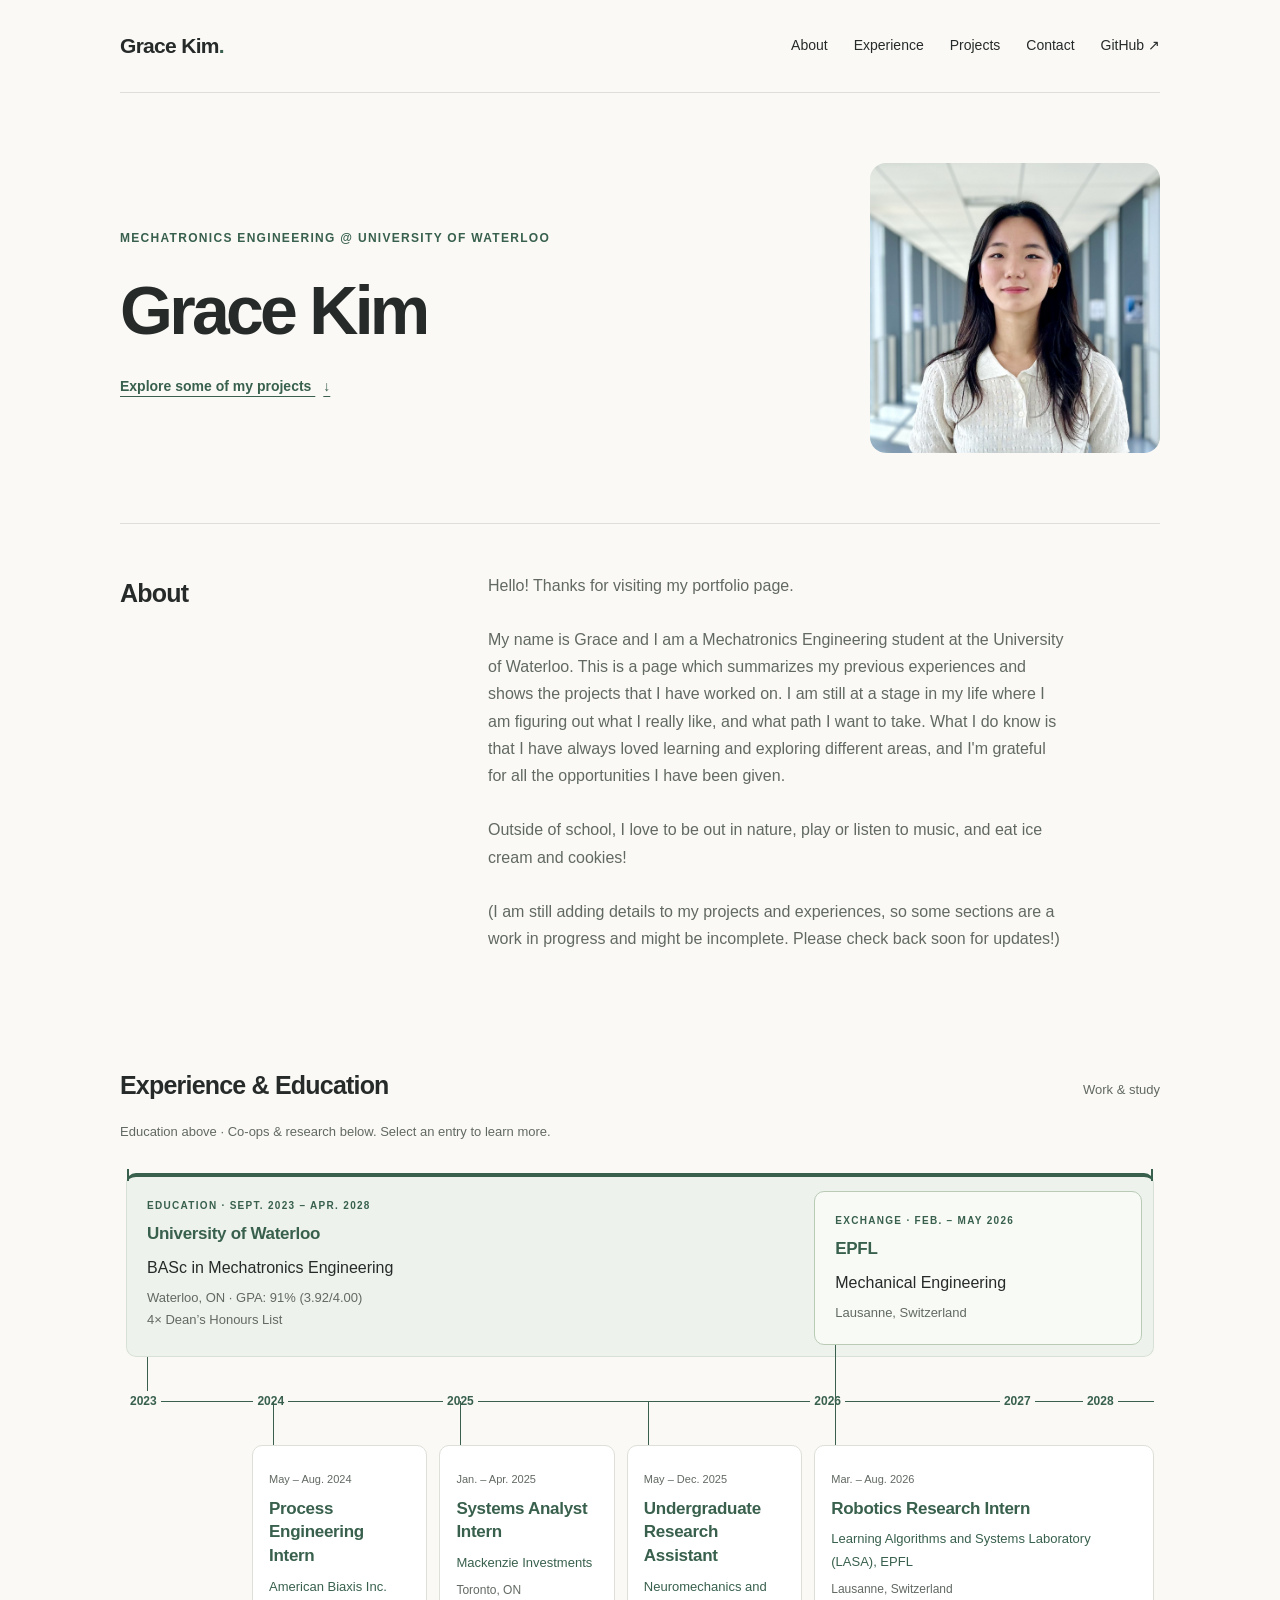
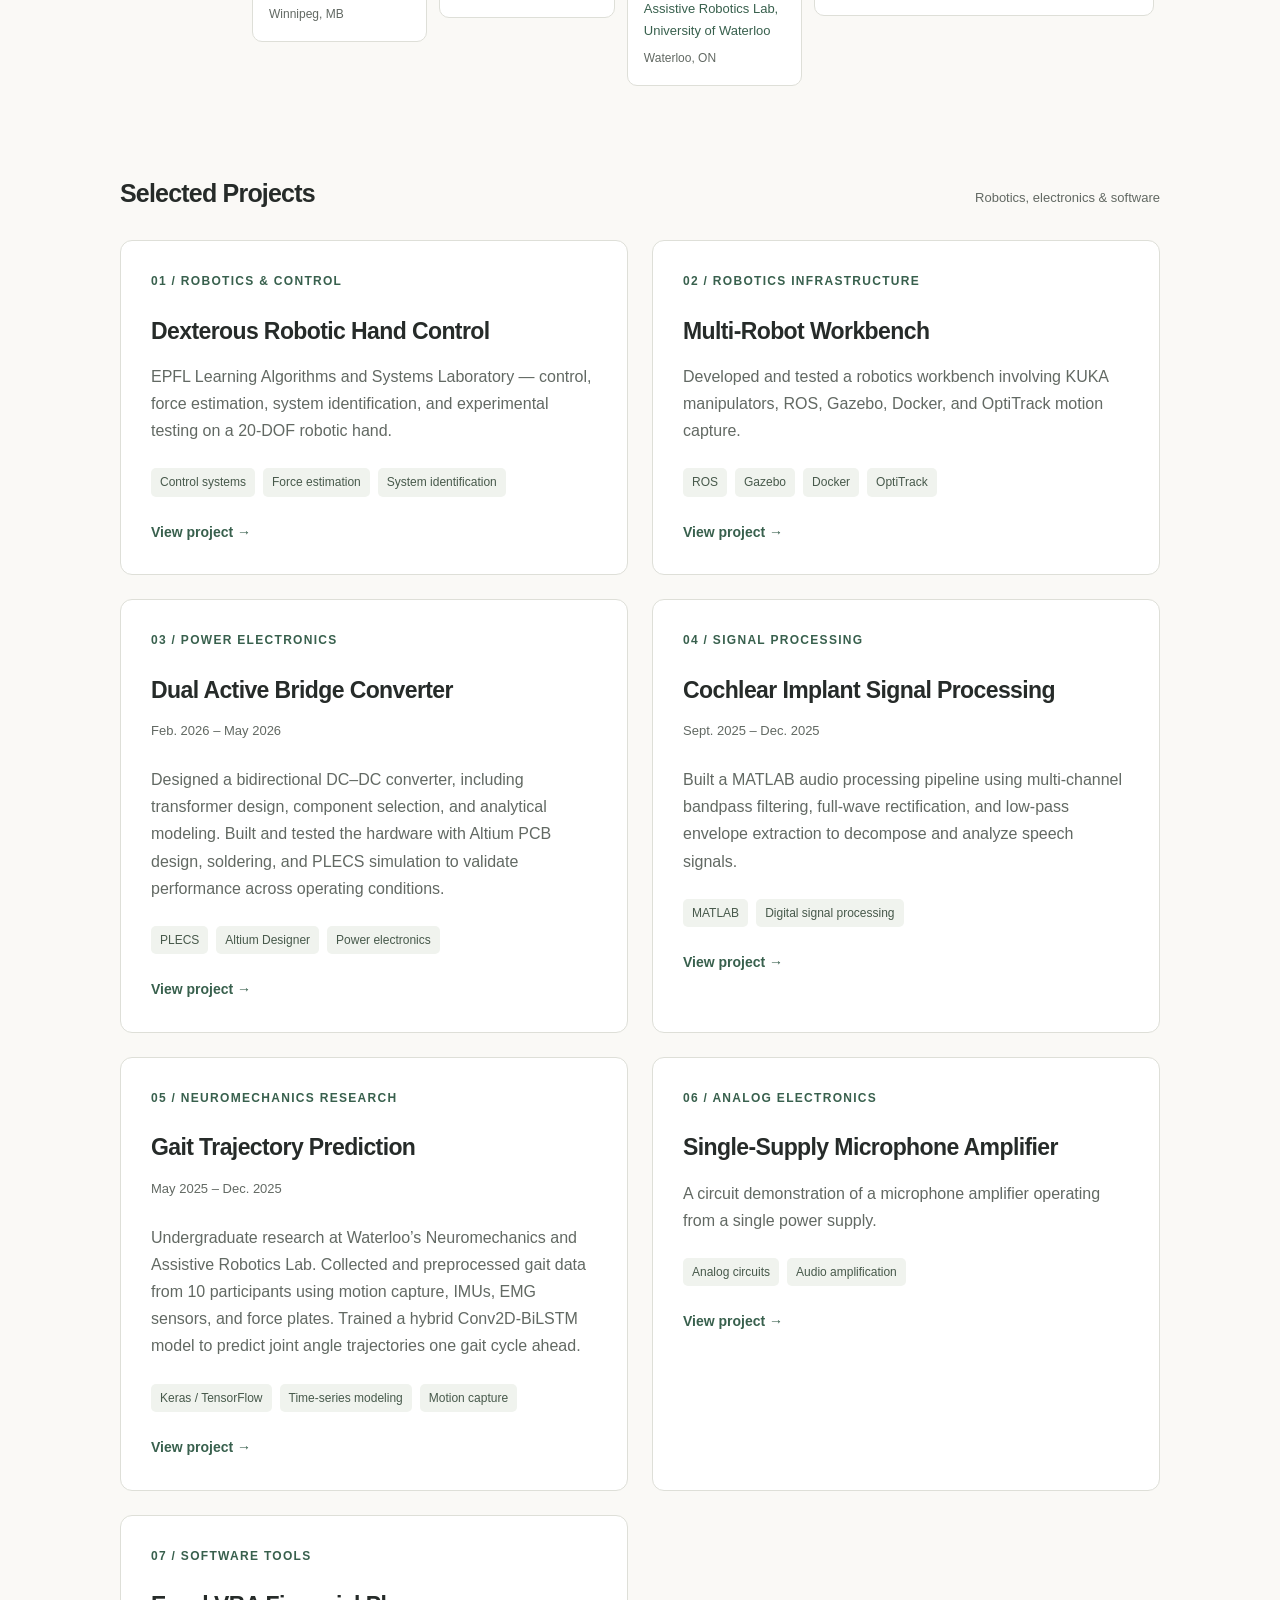
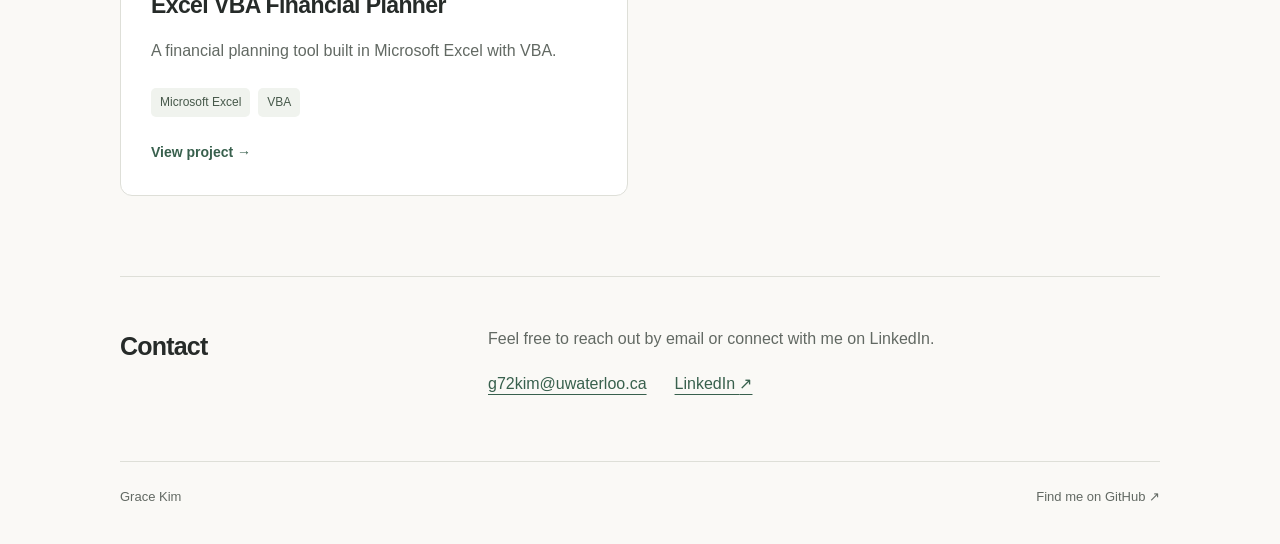
==== commit 5bb40b9d: "updates" ====
--- a/index.html
+++ b/index.html
@@ -1,4 +1,4 @@
-<!DOCTYPE html>
+﻿<!DOCTYPE html>
 <html lang="en">
 
 <head>
@@ -52,6 +52,10 @@
         <br>
         <br>
         Outside of school, I love to be out in nature, play or listen to music, and eat ice cream and cookies!
+
+        <br>
+        <br>
+        (I am still adding details to my projects and experiences, so some sections are a work in progress and might be incomplete. Please check back soon for updates!)
 
       </p>
     </section>
--- a/styles.css
+++ b/styles.css
@@ -184,7 +184,16 @@
 .attachment-empty, .project-attachments figcaption { color: var(--muted); font-size: 14px; }
 .project-attachments figure { margin: 24px 0; }
 .project-attachments img, .project-attachments video { display: block; width: 100%; height: auto; border-radius: 10px; }
+.project-attachments img.detail-photo { width: 88%; max-width: 640px; margin-inline: auto; }
 .project-attachments figcaption { margin-top: 8px; }
+.carousel-frame { display: grid; grid-template-columns: 40px minmax(0, 1fr) 40px; align-items: center; gap: 12px; }
+.carousel-frame figure { grid-column: 2; grid-row: 1; min-width: 0; }
+.carousel-button { display: grid; place-items: center; width: 40px; height: 40px; border: 1px solid var(--line); border-radius: 50%; background: #fff; color: var(--ink); font-size: 22px; line-height: 1; cursor: pointer; }
+.carousel-button:hover { border-color: var(--accent); color: var(--accent); }
+.carousel-button:focus-visible { outline: 2px solid var(--accent); outline-offset: 4px; }
+.carousel-previous { grid-column: 1; grid-row: 1; }
+.carousel-next { grid-column: 3; grid-row: 1; }
+.carousel-status { margin: 12px 0 0; color: var(--muted); font-size: 13px; text-align: center; }
 .attachment-links { padding-left: 20px; }
 .attachment-links li { margin-block: 10px; }
 
@@ -198,6 +207,8 @@
 .timeline-card-link:hover { text-decoration: underline; }
 .detail-organization { font-size: 20px; }
 .detail-section { border-top: 1px solid var(--line); padding-top: 32px; }
+.detail-list { padding-left: 20px; }
+.detail-list li + li { margin-top: 14px; }
 .related-projects { display: grid; gap: 24px; margin-top: 24px; }
 .related-projects h3 { margin-top: 0; }
 .project-context { border-top: 1px solid var(--line); padding-block: 16px; color: var(--muted); font-size: 14px; }
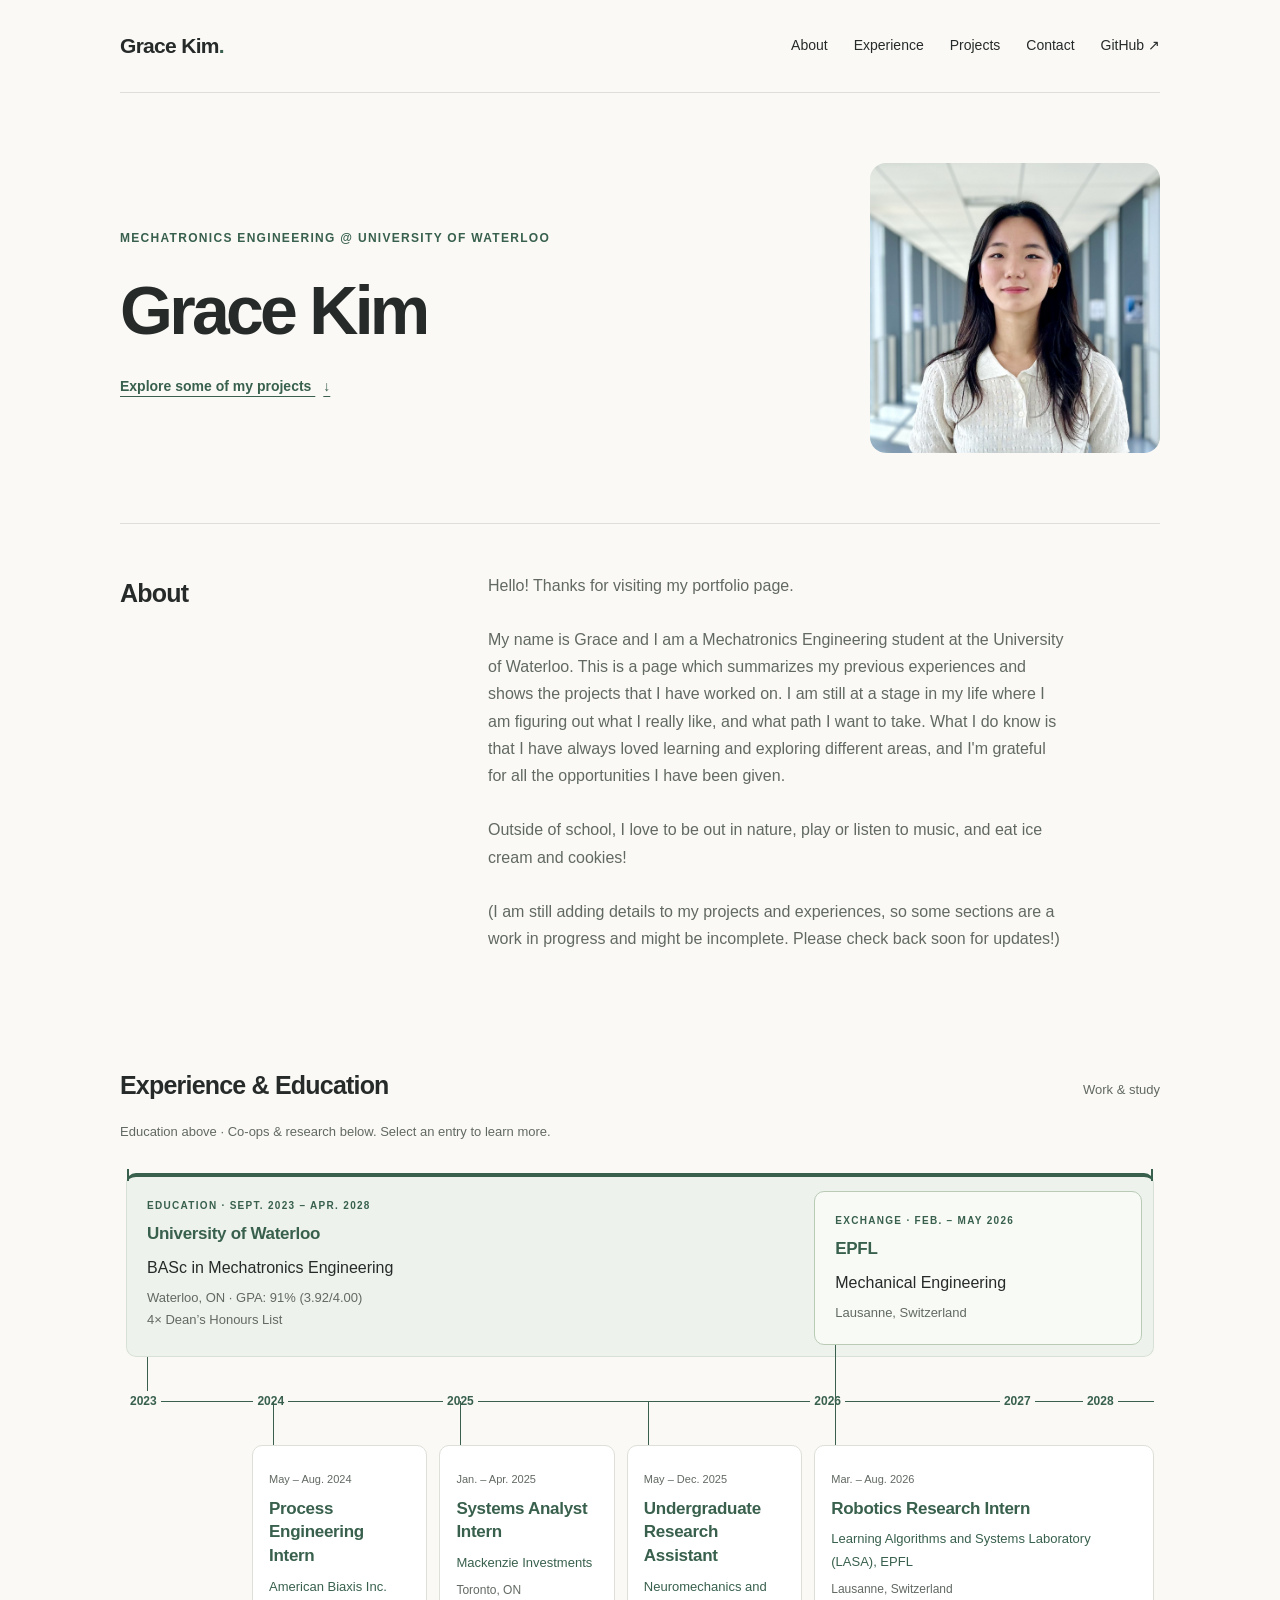
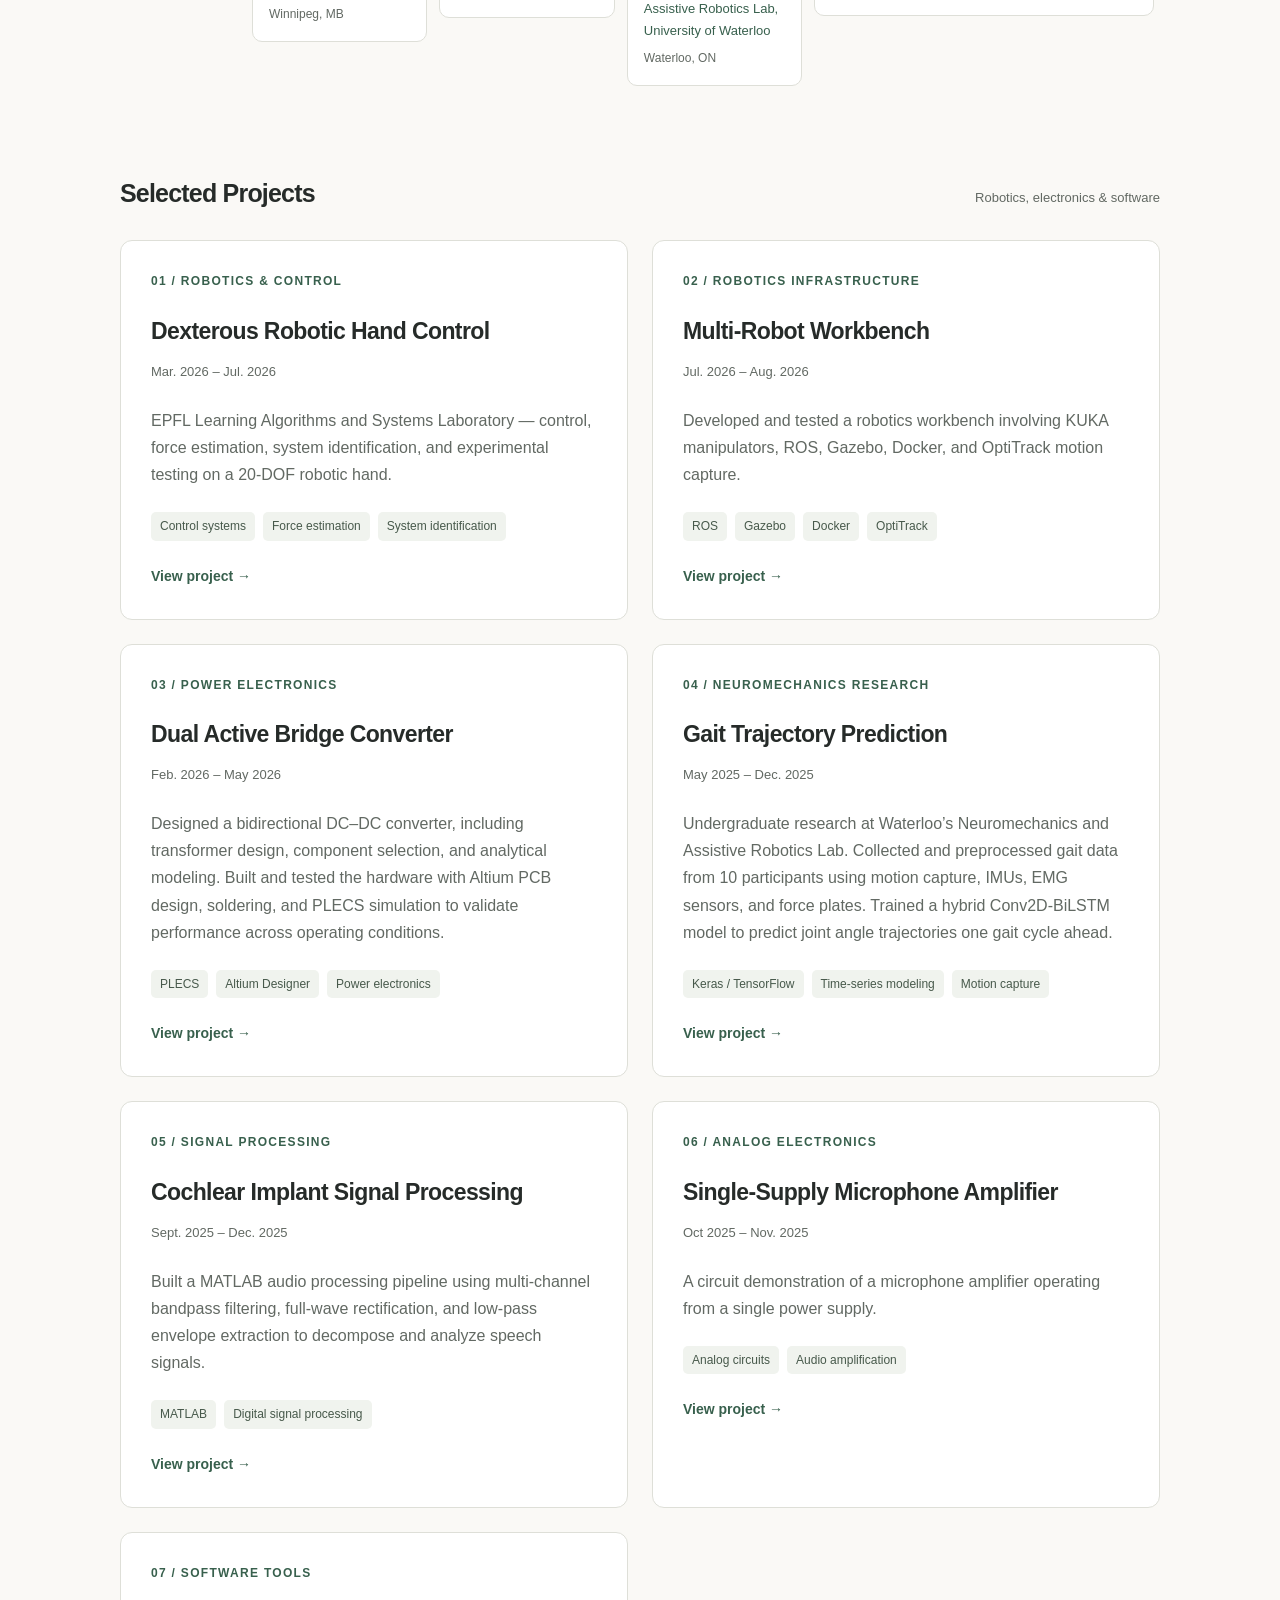
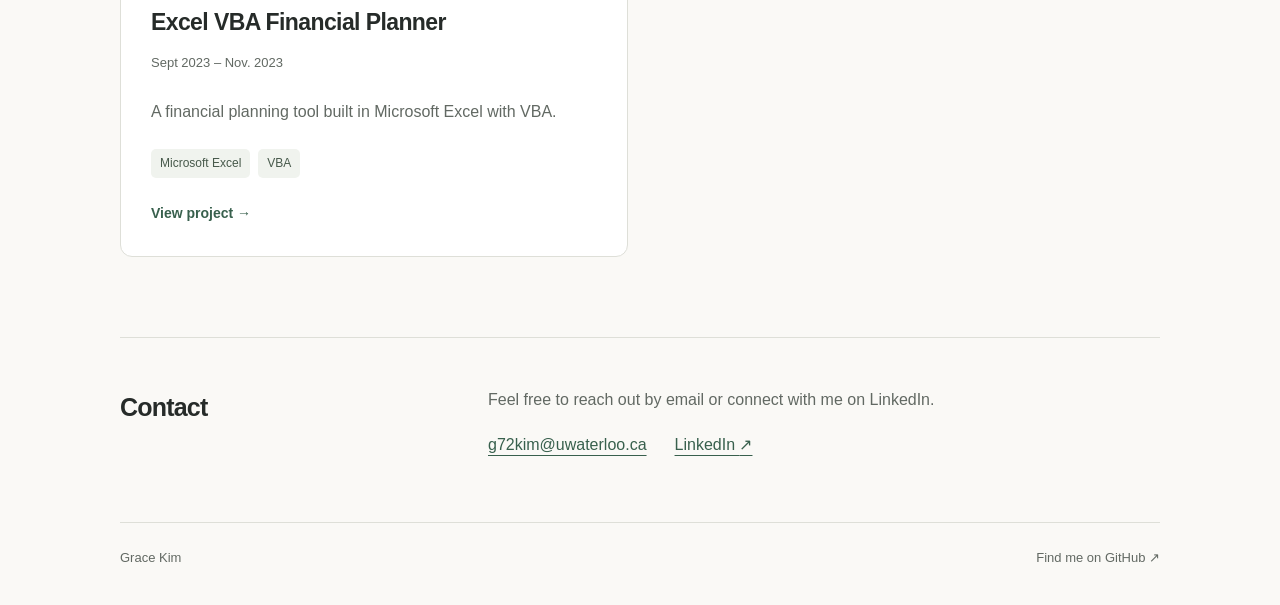
==== commit 7b303f2a: "updates.." ====
--- a/index.html
+++ b/index.html
@@ -1,4 +1,4 @@
-﻿<!DOCTYPE html>
+<!DOCTYPE html>
 <html lang="en">
 
 <head>
@@ -135,6 +135,7 @@
         <div class="project-content">
         <p class="eyebrow">01 / Robotics &amp; control</p>
         <h3><a class="project-card-link" href="projects/robotic-hand.html">Dexterous Robotic Hand Control</a></h3>
+        <p class="project-date">Mar. 2026 – Jul. 2026</p>
         <p>
           EPFL Learning Algorithms and Systems Laboratory — control,
           force estimation, system identification, and experimental testing
@@ -150,6 +151,7 @@
         <div class="project-content">
         <p class="eyebrow">02 / Robotics infrastructure</p>
         <h3><a class="project-card-link" href="projects/multi-robot-workbench.html">Multi-Robot Workbench</a></h3>
+        <p class="project-date">Jul. 2026 – Aug. 2026</p>
         <p>
           Developed and tested a robotics workbench involving KUKA manipulators,
           ROS, Gazebo, Docker, and OptiTrack motion capture.
@@ -172,7 +174,18 @@
       </article>
       <article class="project-card">
         <div class="project-content">
-          <p class="eyebrow">04 / Signal processing</p>
+          <p class="eyebrow">04 / Neuromechanics research</p>
+          <h3><a class="project-card-link" href="projects/gait-prediction.html">Gait Trajectory Prediction</a></h3>
+          <p class="project-date">May 2025 – Dec. 2025</p>
+          <p>Undergraduate research at Waterloo’s Neuromechanics and Assistive Robotics Lab. Collected and preprocessed gait data from 10 participants using motion capture, IMUs, EMG sensors, and force plates. Trained a hybrid Conv2D-BiLSTM model to predict joint angle trajectories one gait cycle ahead.</p>
+          <ul class="tags" aria-label="Project technologies">
+            <li>Keras / TensorFlow</li><li>Time-series modeling</li><li>Motion capture</li>
+          </ul><span class="project-card-cta" aria-hidden="true">View project →</span>
+        </div>
+      </article>
+      <article class="project-card">
+        <div class="project-content">
+          <p class="eyebrow">05 / Signal processing</p>
           <h3><a class="project-card-link" href="projects/cochlear-implant.html">Cochlear Implant Signal Processing</a></h3>
           <p class="project-date">Sept. 2025 – Dec. 2025</p>
           <p>Built a MATLAB audio processing pipeline using multi-channel bandpass filtering, full-wave rectification, and low-pass envelope extraction to decompose and analyze speech signals.</p>
@@ -183,19 +196,9 @@
       </article>
       <article class="project-card">
         <div class="project-content">
-          <p class="eyebrow">05 / Neuromechanics research</p>
-          <h3><a class="project-card-link" href="projects/gait-prediction.html">Gait Trajectory Prediction</a></h3>
-          <p class="project-date">May 2025 – Dec. 2025</p>
-          <p>Undergraduate research at Waterloo’s Neuromechanics and Assistive Robotics Lab. Collected and preprocessed gait data from 10 participants using motion capture, IMUs, EMG sensors, and force plates. Trained a hybrid Conv2D-BiLSTM model to predict joint angle trajectories one gait cycle ahead.</p>
-          <ul class="tags" aria-label="Project technologies">
-            <li>Keras / TensorFlow</li><li>Time-series modeling</li><li>Motion capture</li>
-          </ul><span class="project-card-cta" aria-hidden="true">View project →</span>
-        </div>
-      </article>
-      <article class="project-card">
-        <div class="project-content">
           <p class="eyebrow">06 / Analog electronics</p>
           <h3><a class="project-card-link" href="projects/microphone-amplifier.html">Single-Supply Microphone Amplifier</a></h3>
+          <p class="project-date">Oct 2025 – Nov. 2025</p>
           <p>A circuit demonstration of a microphone amplifier operating from a single power supply.</p>
           <!-- Add circuit details, measurements, and a demo link when available. -->
           <ul class="tags" aria-label="Project topics">
@@ -207,6 +210,7 @@
         <div class="project-content">
           <p class="eyebrow">07 / Software tools</p>
           <h3><a class="project-card-link" href="projects/financial-planner.html">Excel VBA Financial Planner</a></h3>
+          <p class="project-date">Sept 2023 – Nov. 2023</p>
           <p>A financial planning tool built in Microsoft Excel with VBA.</p>
           <!-- Add the planner's features, screenshots, and a file or demo link when available. -->
           <ul class="tags" aria-label="Project technologies">
--- a/styles.css
+++ b/styles.css
@@ -177,10 +177,10 @@
 .project-card:focus-within { outline: 2px solid var(--accent); outline-offset: 4px; }
 .project-card-cta { display: block; margin-top: 24px; color: var(--accent); font-size: 14px; font-weight: 600; }
 .project-detail { max-width: 780px; padding-block: 48px 80px; }
-.project-overview { padding-block: 36px 48px; }
+.project-overview { padding-block: 36px 36px; }
 .project-overview h1 { font-size: clamp(32px, 5vw, 54px); letter-spacing: -.04em; overflow-wrap: anywhere; }
 .project-overview > p:not(.eyebrow) { color: var(--muted); }
-.project-attachments { border-top: 1px solid var(--line); padding-top: 32px; }
+.project-attachments { border-top: 1px solid var(--line); padding-top: 22px; }
 .attachment-empty, .project-attachments figcaption { color: var(--muted); font-size: 14px; }
 .project-attachments figure { margin: 24px 0; }
 .project-attachments img, .project-attachments video { display: block; width: 100%; height: auto; border-radius: 10px; }
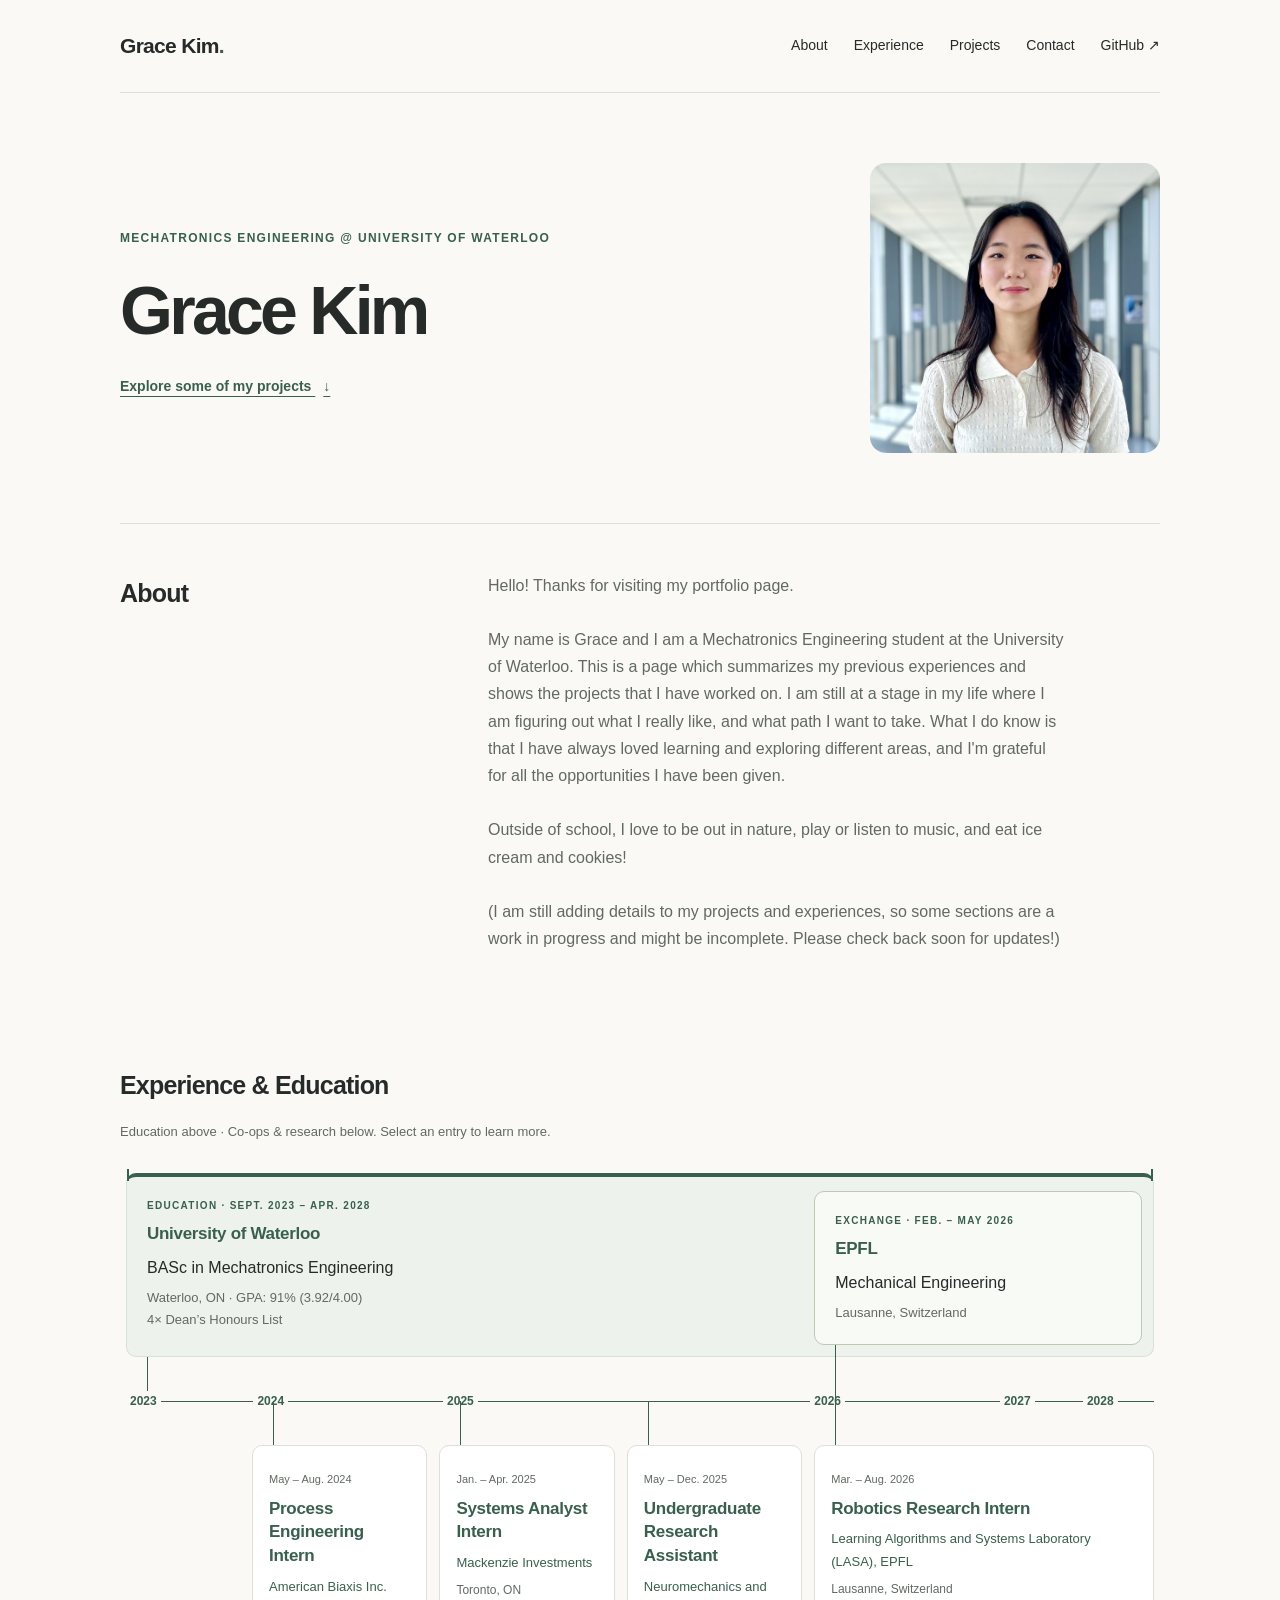
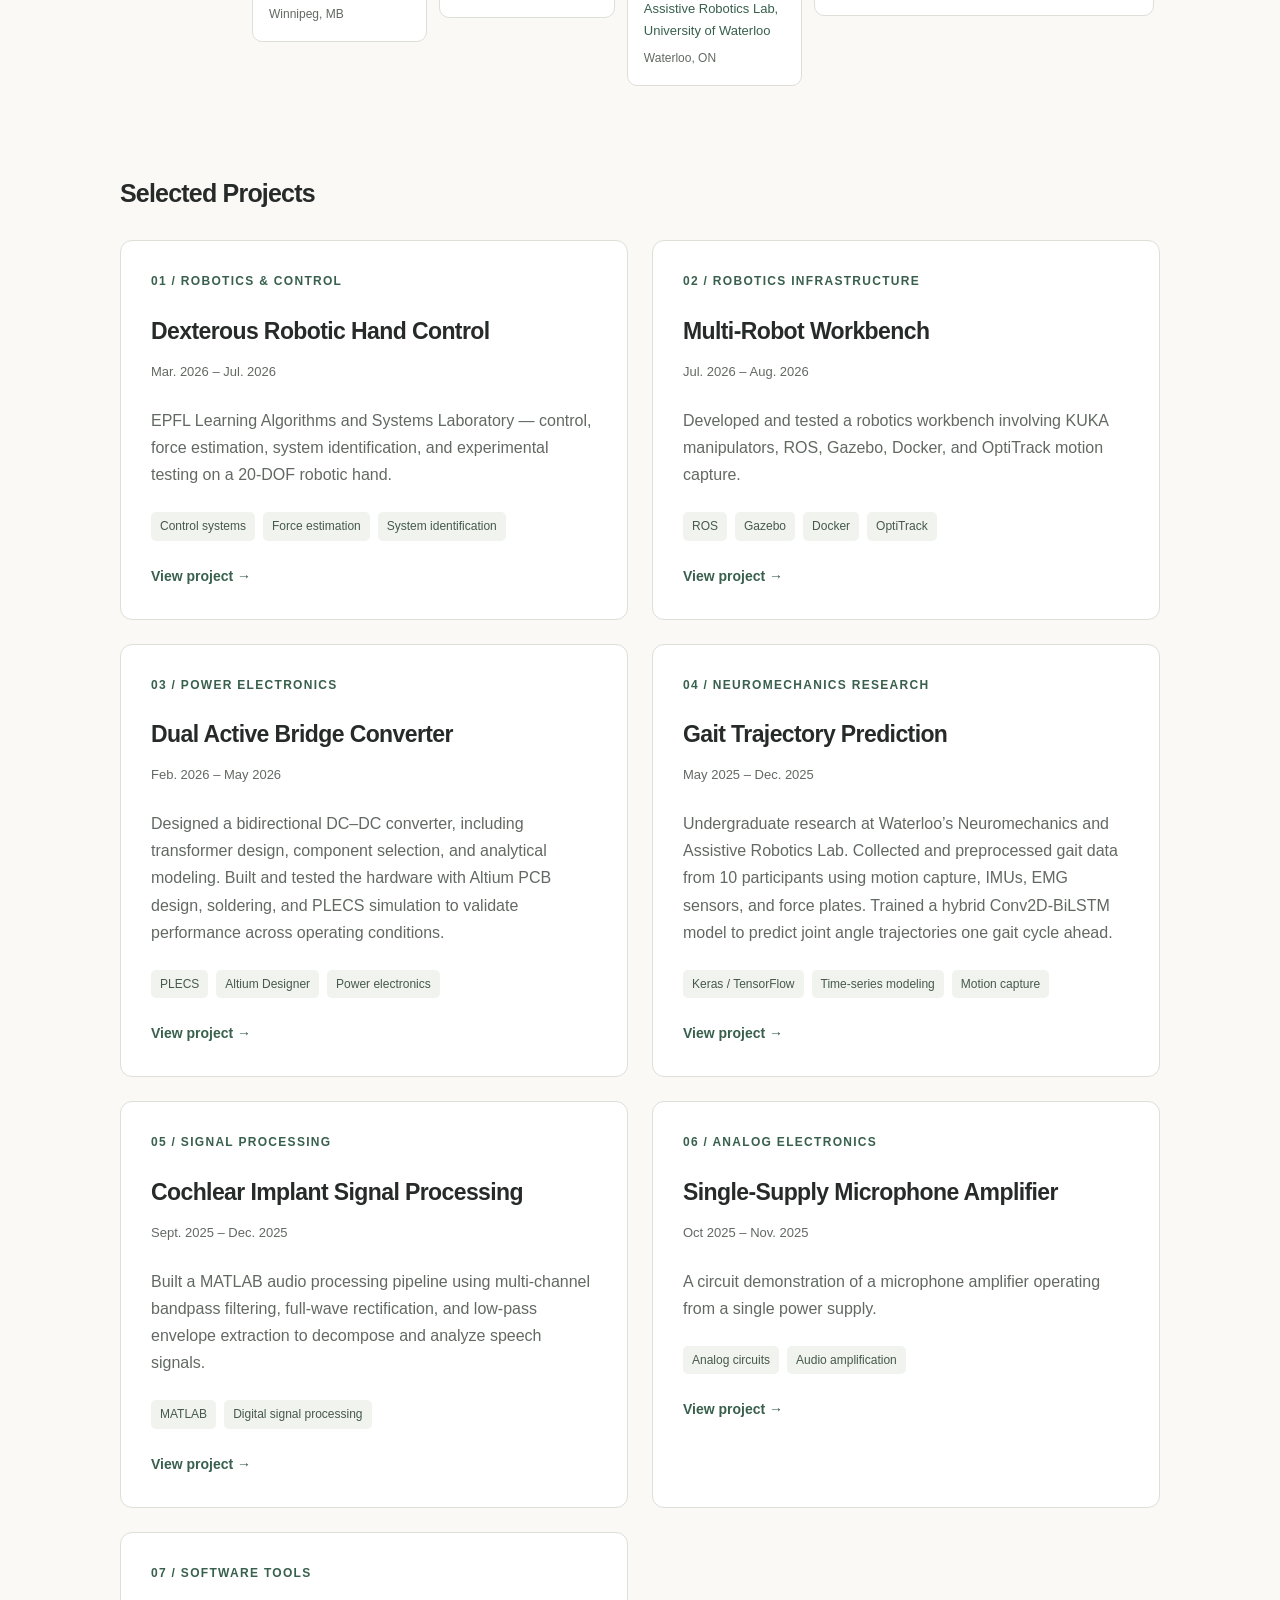
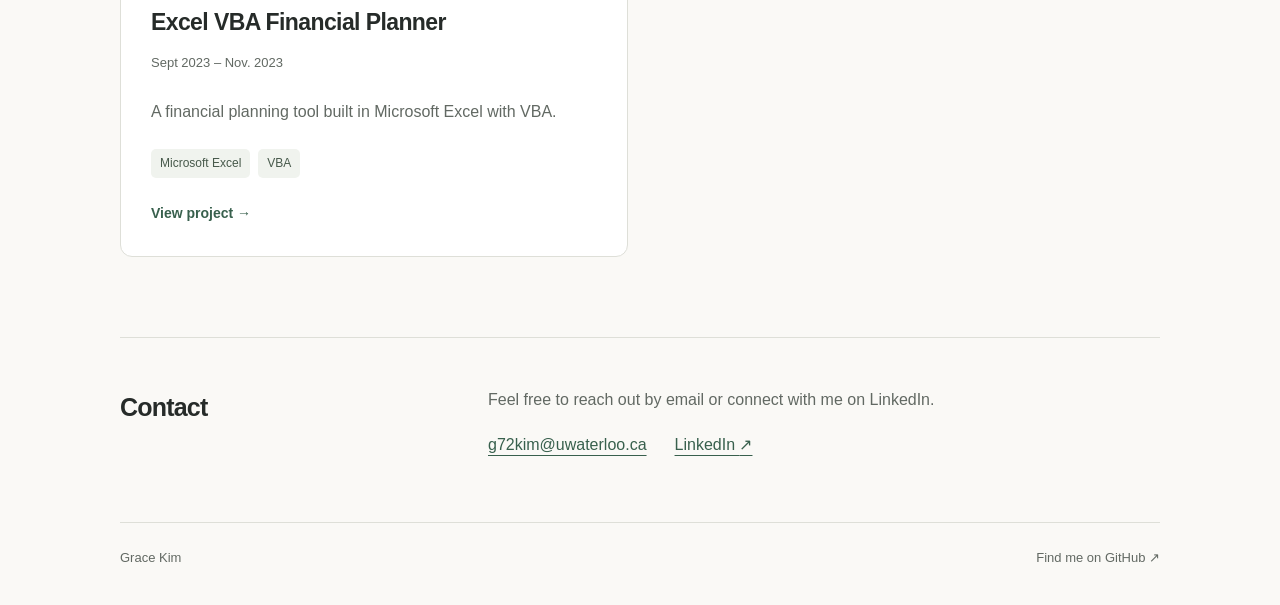
==== commit da6bd43c: "mobile timeline change" ====
--- a/index.html
+++ b/index.html
@@ -63,7 +63,6 @@
     <section id="experience" class="experience" aria-labelledby="experience-title">
       <div class="section-heading">
         <h2 id="experience-title">Experience &amp; Education</h2>
-        <span class="section-note">Work &amp; study</span>
       </div>
       <p class="timeline-hint" id="timeline-help"><span class="timeline-desktop-hint">Education above · Co-ops &amp; research below.</span><span class="timeline-mobile-hint">Education on the left · Co-ops &amp; research on the right.</span> Select an entry to learn more.</p>
       <div class="timeline-scroll" role="region" aria-label="Education and co-op timeline, 2023 to 2028" aria-describedby="timeline-help">
@@ -124,7 +123,6 @@
     <section id="projects">
       <div class="section-heading">
         <h2>Selected Projects</h2>
-        <span class="section-note">Robotics, electronics &amp; software</span>
       </div>
 
       <div class="project-grid">
--- a/styles.css
+++ b/styles.css
@@ -139,10 +139,10 @@
 @media (max-width: 760px) {
   .timeline-desktop-hint { display: none; }
   .timeline-mobile-hint { display: inline; }
-  .timeline { grid-template-columns: minmax(0, 1fr) 40px minmax(0, 1fr); grid-template-rows: repeat(12, auto); gap: 16px 8px; }
-  /* The centre line marks time; the left rail marks the full degree. */
+  .timeline { grid-template-columns: minmax(0, 1fr) 40px minmax(0, 1fr); grid-template-rows: repeat(12, auto); gap: 16px 8px; isolation: isolate; }
+  /* The green education column spans Waterloo's full degree through April 2028. */
   .timeline::before { content: ""; position: absolute; top: 0; bottom: 0; left: 50%; width: 1px; background: var(--accent); }
-  .timeline::after { content: ""; position: absolute; top: 42px; bottom: 0; left: 0; width: 3px; background: var(--accent); }
+  .timeline::after { content: ""; grid-column: 1; grid-row: 2 / 13; background: #eef2ec; border: 1px solid #d8e1d5; border-left: 3px solid var(--accent); border-radius: 10px; z-index: -1; pointer-events: none; }
   .timeline-axis { display: contents; }
   .timeline-axis::before { display: none; }
   .timeline-axis span { grid-column: 2; justify-self: center; align-self: start; }
@@ -156,7 +156,7 @@
   .education-connector { left: auto; right: -29px; top: 20px; bottom: auto; width: 28px; height: 1px; }
   .waterloo { grid-column: 1; grid-row: 2; border-top-width: 1px; }
   .waterloo::before, .waterloo::after { display: none; }
-  .epfl { grid-column: 1; grid-row: 9; }
+  .epfl { grid-column: 1; grid-row: 9; margin-right: 8px; background: #f8faf6; border-color: #b9cbb5; }
   .timeline-card { padding: 12px; }
   .jobs-2024 .timeline-card { grid-column: 3; grid-row: 4; }
   .jobs-2025 .timeline-card:first-child { grid-column: 3; grid-row: 6; }
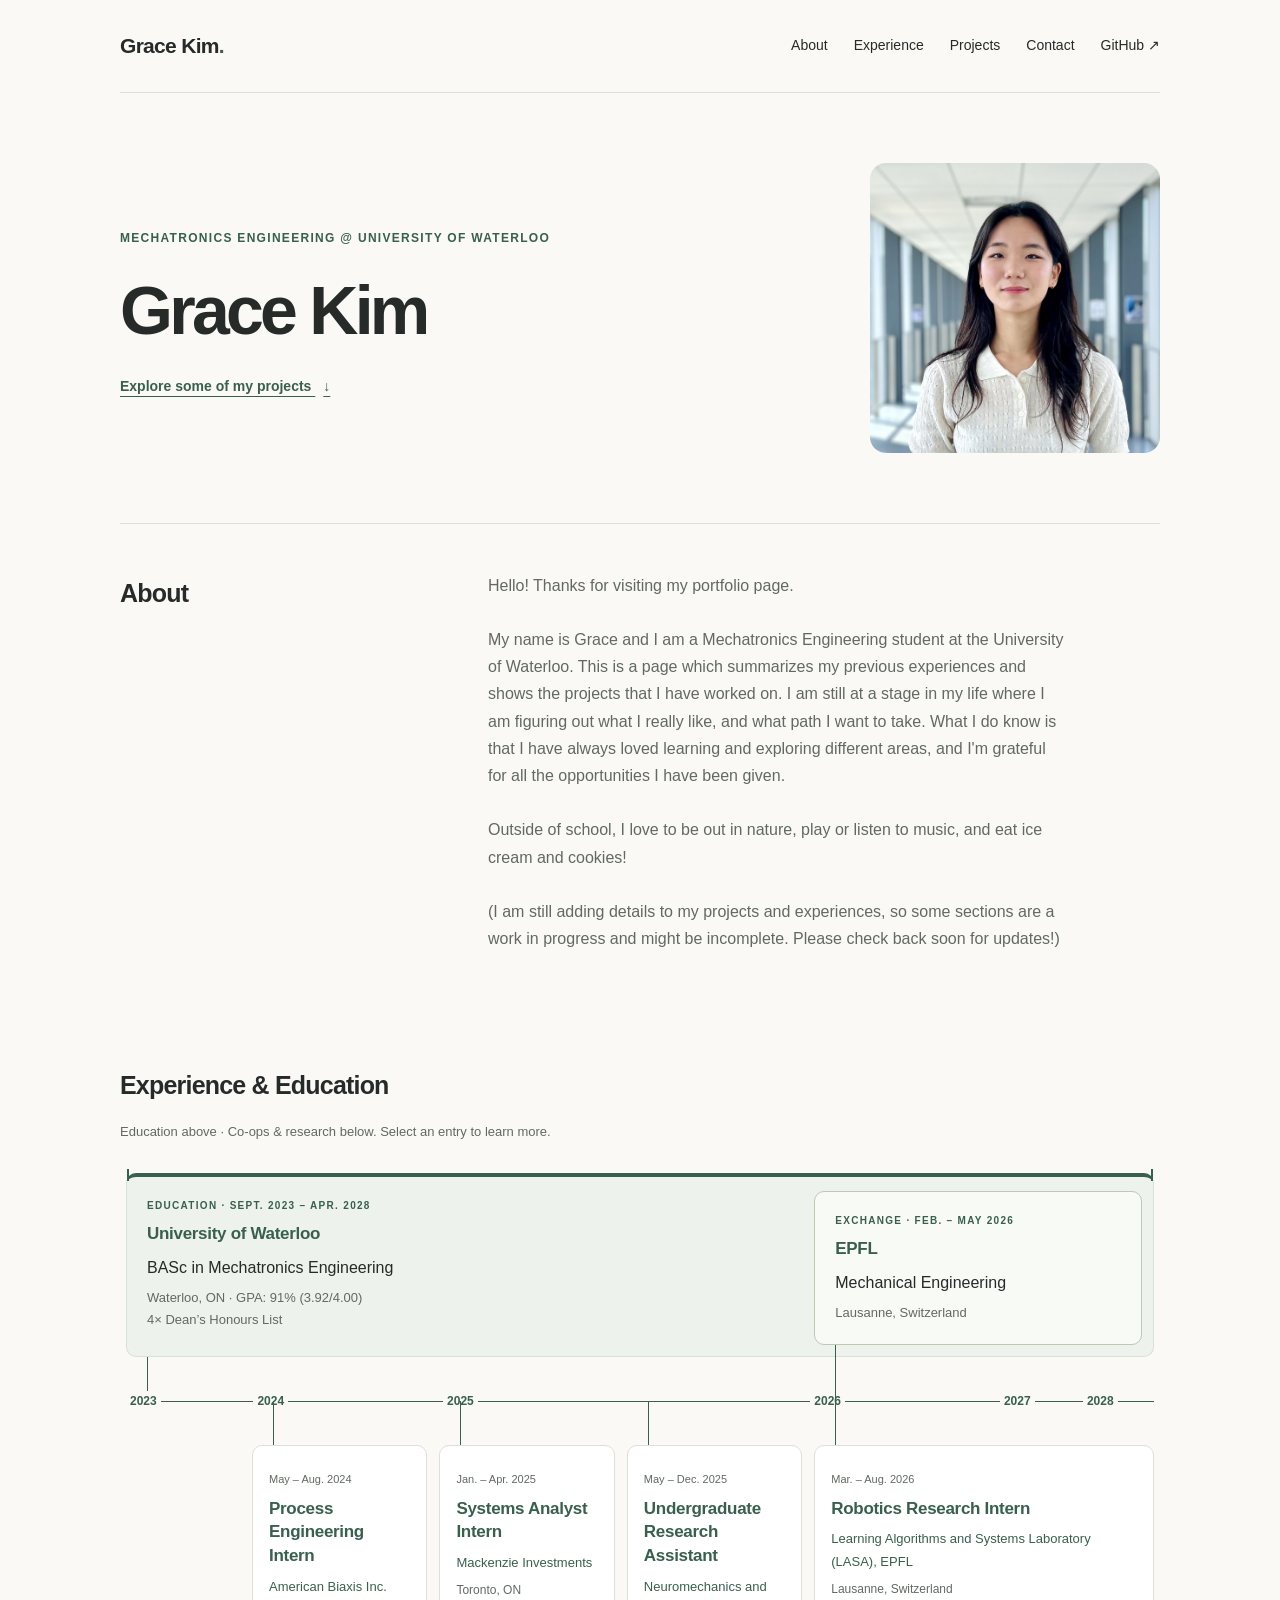
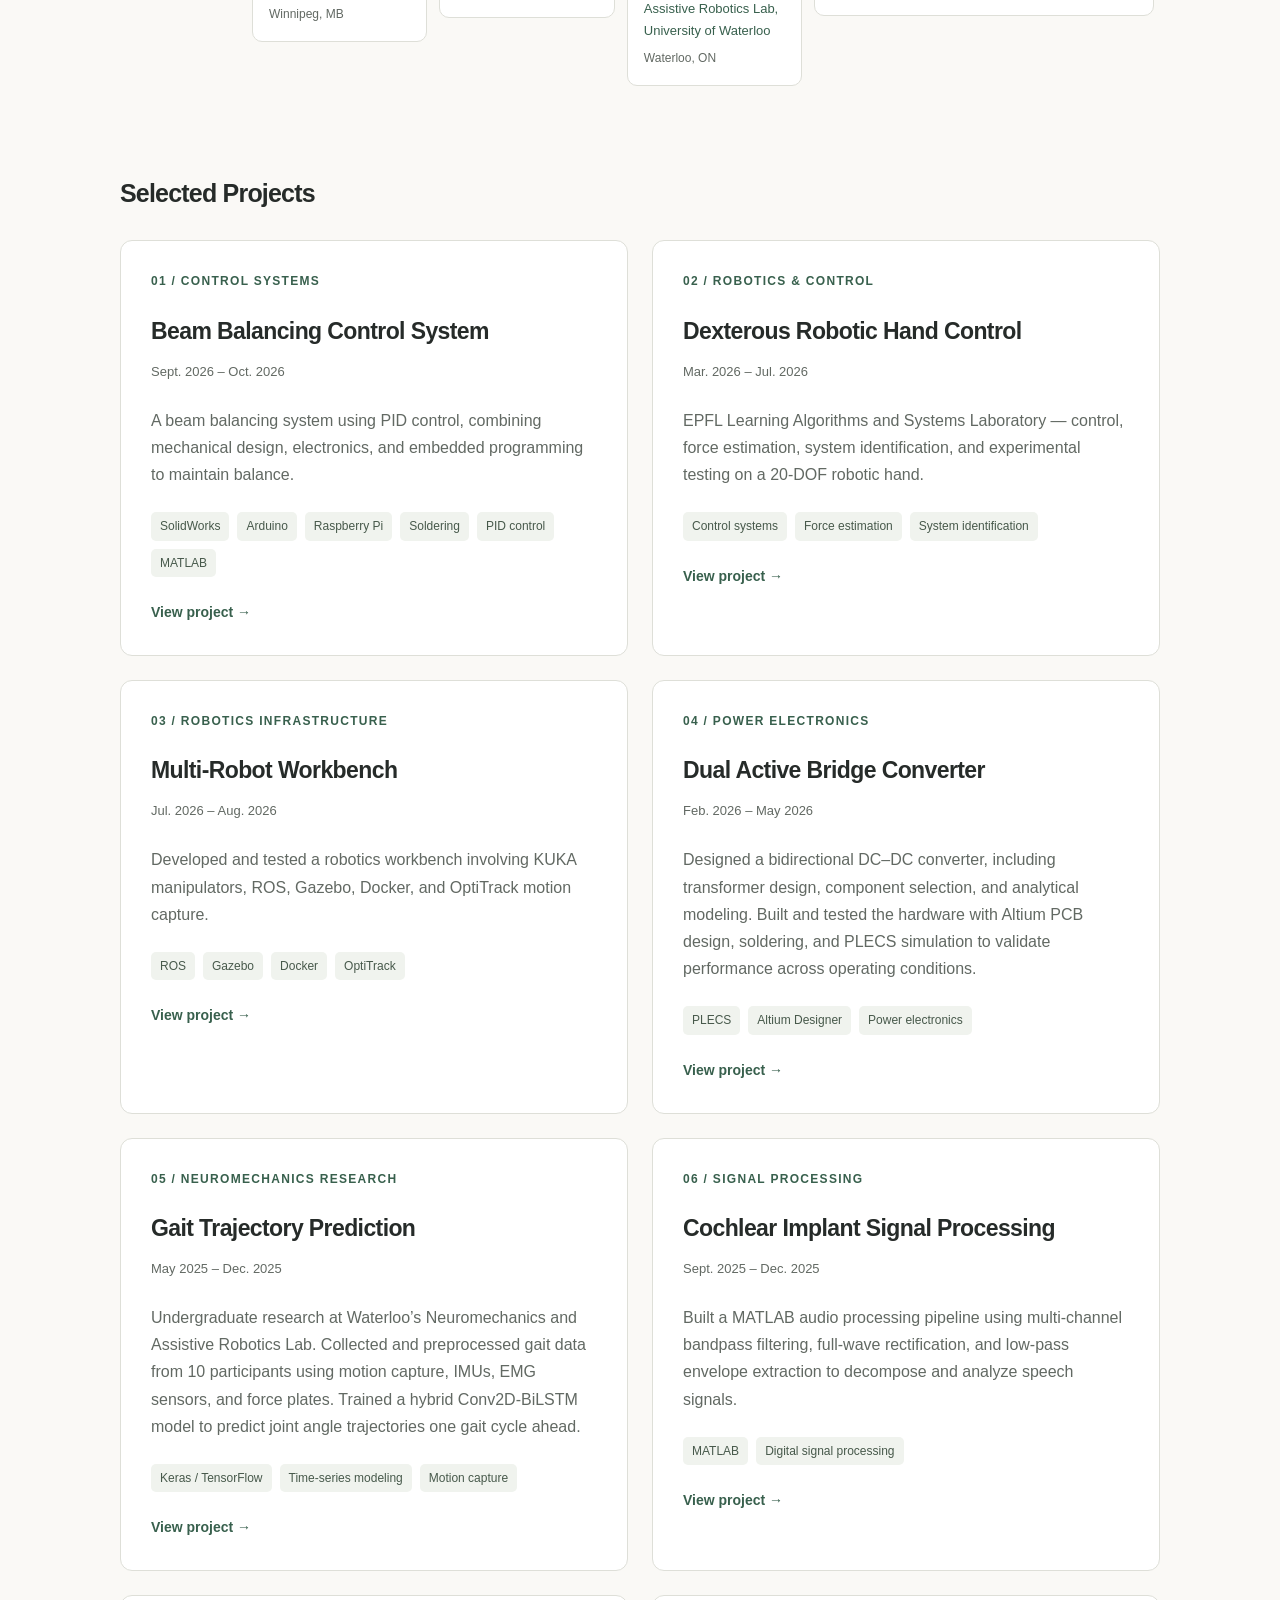
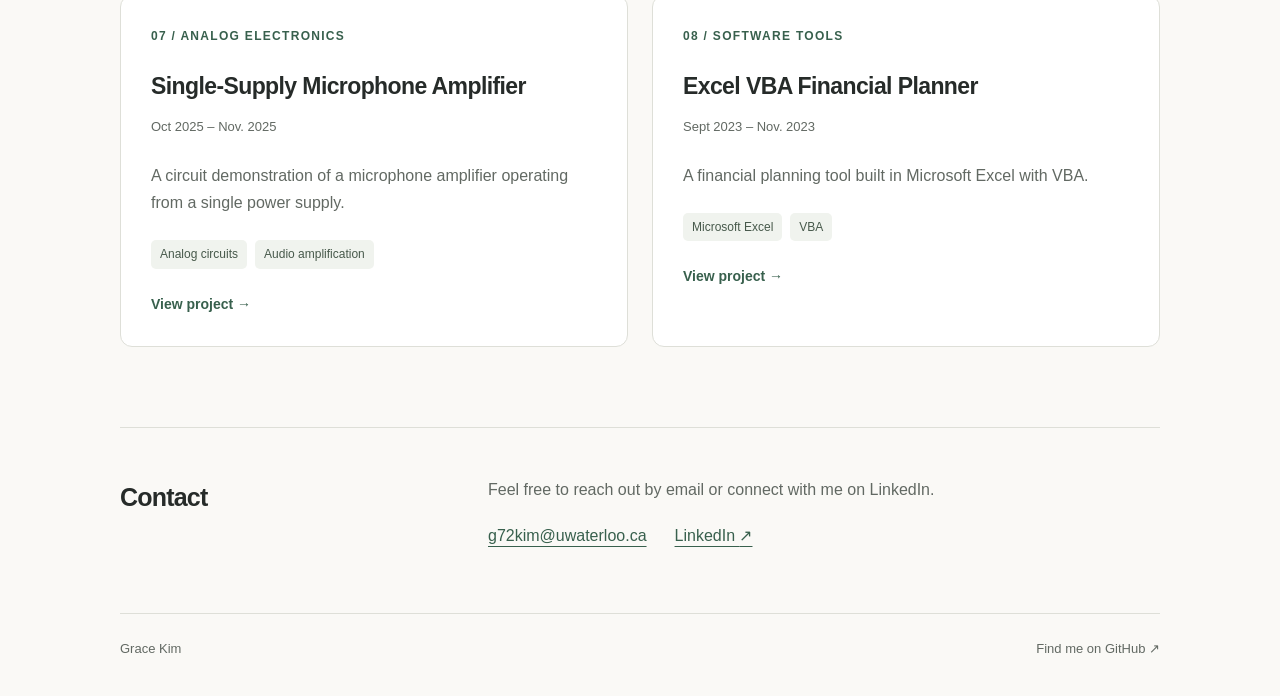
==== commit 2ecc3f8c: "beam balancer" ====
--- a/index.html
+++ b/index.html
@@ -6,7 +6,7 @@
   <meta name="viewport" content="width=device-width, initial-scale=1.0">
   <title>Grace Kim</title>
   <meta name="description" content="Grace Kim — Mechatronics Engineering at the University of Waterloo. Selected work in robotics and control systems.">
-  <link rel="stylesheet" href="styles.css">
+  <link rel="stylesheet" href="styles.css?v=da6bd43">
 </head>
 
 <body>
@@ -131,7 +131,19 @@
            Place the photo immediately inside the article, before project-content. -->
       <article class="project-card">
         <div class="project-content">
-        <p class="eyebrow">01 / Robotics &amp; control</p>
+          <p class="eyebrow">01 / Control systems</p>
+          <h3><a class="project-card-link" href="projects/beam-balancing.html">Beam Balancing Control System</a></h3>
+          <p class="project-date">Sept. 2026 &ndash; Oct. 2026</p>
+          <p>A beam balancing system using PID control, combining mechanical design, electronics, and embedded programming to maintain balance.</p>
+          <!-- Add project details, technologies, and results when available. -->
+          <ul class="tags" aria-label="Project skills and technologies">
+            <li>SolidWorks</li><li>Arduino</li><li>Raspberry Pi</li><li>Soldering</li><li>PID control</li><li>MATLAB</li>
+          </ul><span class="project-card-cta" aria-hidden="true">View project &rarr;</span>
+        </div>
+      </article>
+      <article class="project-card">
+        <div class="project-content">
+        <p class="eyebrow">02 / Robotics &amp; control</p>
         <h3><a class="project-card-link" href="projects/robotic-hand.html">Dexterous Robotic Hand Control</a></h3>
         <p class="project-date">Mar. 2026 – Jul. 2026</p>
         <p>
@@ -147,7 +159,7 @@
 
       <article class="project-card">
         <div class="project-content">
-        <p class="eyebrow">02 / Robotics infrastructure</p>
+        <p class="eyebrow">03 / Robotics infrastructure</p>
         <h3><a class="project-card-link" href="projects/multi-robot-workbench.html">Multi-Robot Workbench</a></h3>
         <p class="project-date">Jul. 2026 – Aug. 2026</p>
         <p>
@@ -161,7 +173,7 @@
       </article>
       <article class="project-card">
         <div class="project-content">
-          <p class="eyebrow">03 / Power electronics</p>
+          <p class="eyebrow">04 / Power electronics</p>
           <h3><a class="project-card-link" href="projects/dab-converter.html">Dual Active Bridge Converter</a></h3>
           <p class="project-date">Feb. 2026 – May 2026</p>
           <p>Designed a bidirectional DC–DC converter, including transformer design, component selection, and analytical modeling. Built and tested the hardware with Altium PCB design, soldering, and PLECS simulation to validate performance across operating conditions.</p>
@@ -172,7 +184,7 @@
       </article>
       <article class="project-card">
         <div class="project-content">
-          <p class="eyebrow">04 / Neuromechanics research</p>
+          <p class="eyebrow">05 / Neuromechanics research</p>
           <h3><a class="project-card-link" href="projects/gait-prediction.html">Gait Trajectory Prediction</a></h3>
           <p class="project-date">May 2025 – Dec. 2025</p>
           <p>Undergraduate research at Waterloo’s Neuromechanics and Assistive Robotics Lab. Collected and preprocessed gait data from 10 participants using motion capture, IMUs, EMG sensors, and force plates. Trained a hybrid Conv2D-BiLSTM model to predict joint angle trajectories one gait cycle ahead.</p>
@@ -183,7 +195,7 @@
       </article>
       <article class="project-card">
         <div class="project-content">
-          <p class="eyebrow">05 / Signal processing</p>
+          <p class="eyebrow">06 / Signal processing</p>
           <h3><a class="project-card-link" href="projects/cochlear-implant.html">Cochlear Implant Signal Processing</a></h3>
           <p class="project-date">Sept. 2025 – Dec. 2025</p>
           <p>Built a MATLAB audio processing pipeline using multi-channel bandpass filtering, full-wave rectification, and low-pass envelope extraction to decompose and analyze speech signals.</p>
@@ -194,7 +206,7 @@
       </article>
       <article class="project-card">
         <div class="project-content">
-          <p class="eyebrow">06 / Analog electronics</p>
+          <p class="eyebrow">07 / Analog electronics</p>
           <h3><a class="project-card-link" href="projects/microphone-amplifier.html">Single-Supply Microphone Amplifier</a></h3>
           <p class="project-date">Oct 2025 – Nov. 2025</p>
           <p>A circuit demonstration of a microphone amplifier operating from a single power supply.</p>
@@ -206,7 +218,7 @@
       </article>
       <article class="project-card">
         <div class="project-content">
-          <p class="eyebrow">07 / Software tools</p>
+          <p class="eyebrow">08 / Software tools</p>
           <h3><a class="project-card-link" href="projects/financial-planner.html">Excel VBA Financial Planner</a></h3>
           <p class="project-date">Sept 2023 – Nov. 2023</p>
           <p>A financial planning tool built in Microsoft Excel with VBA.</p>
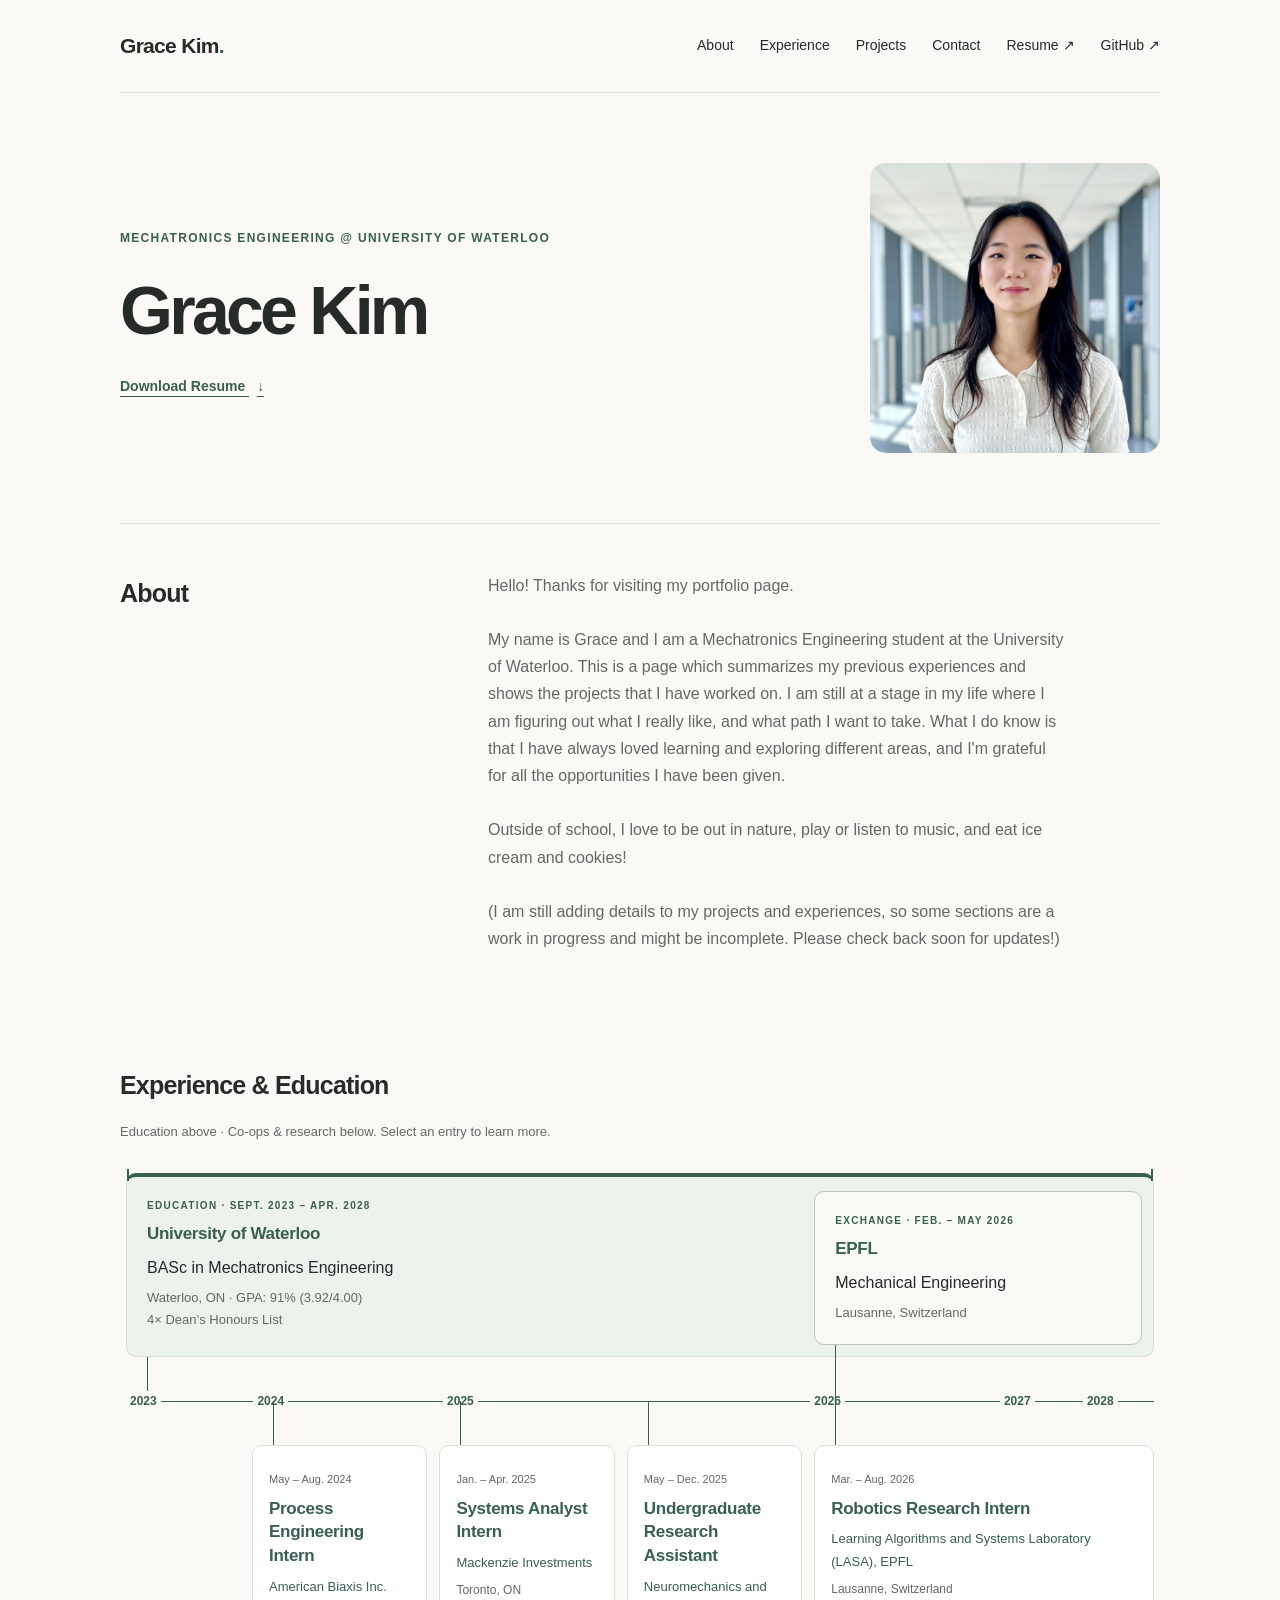
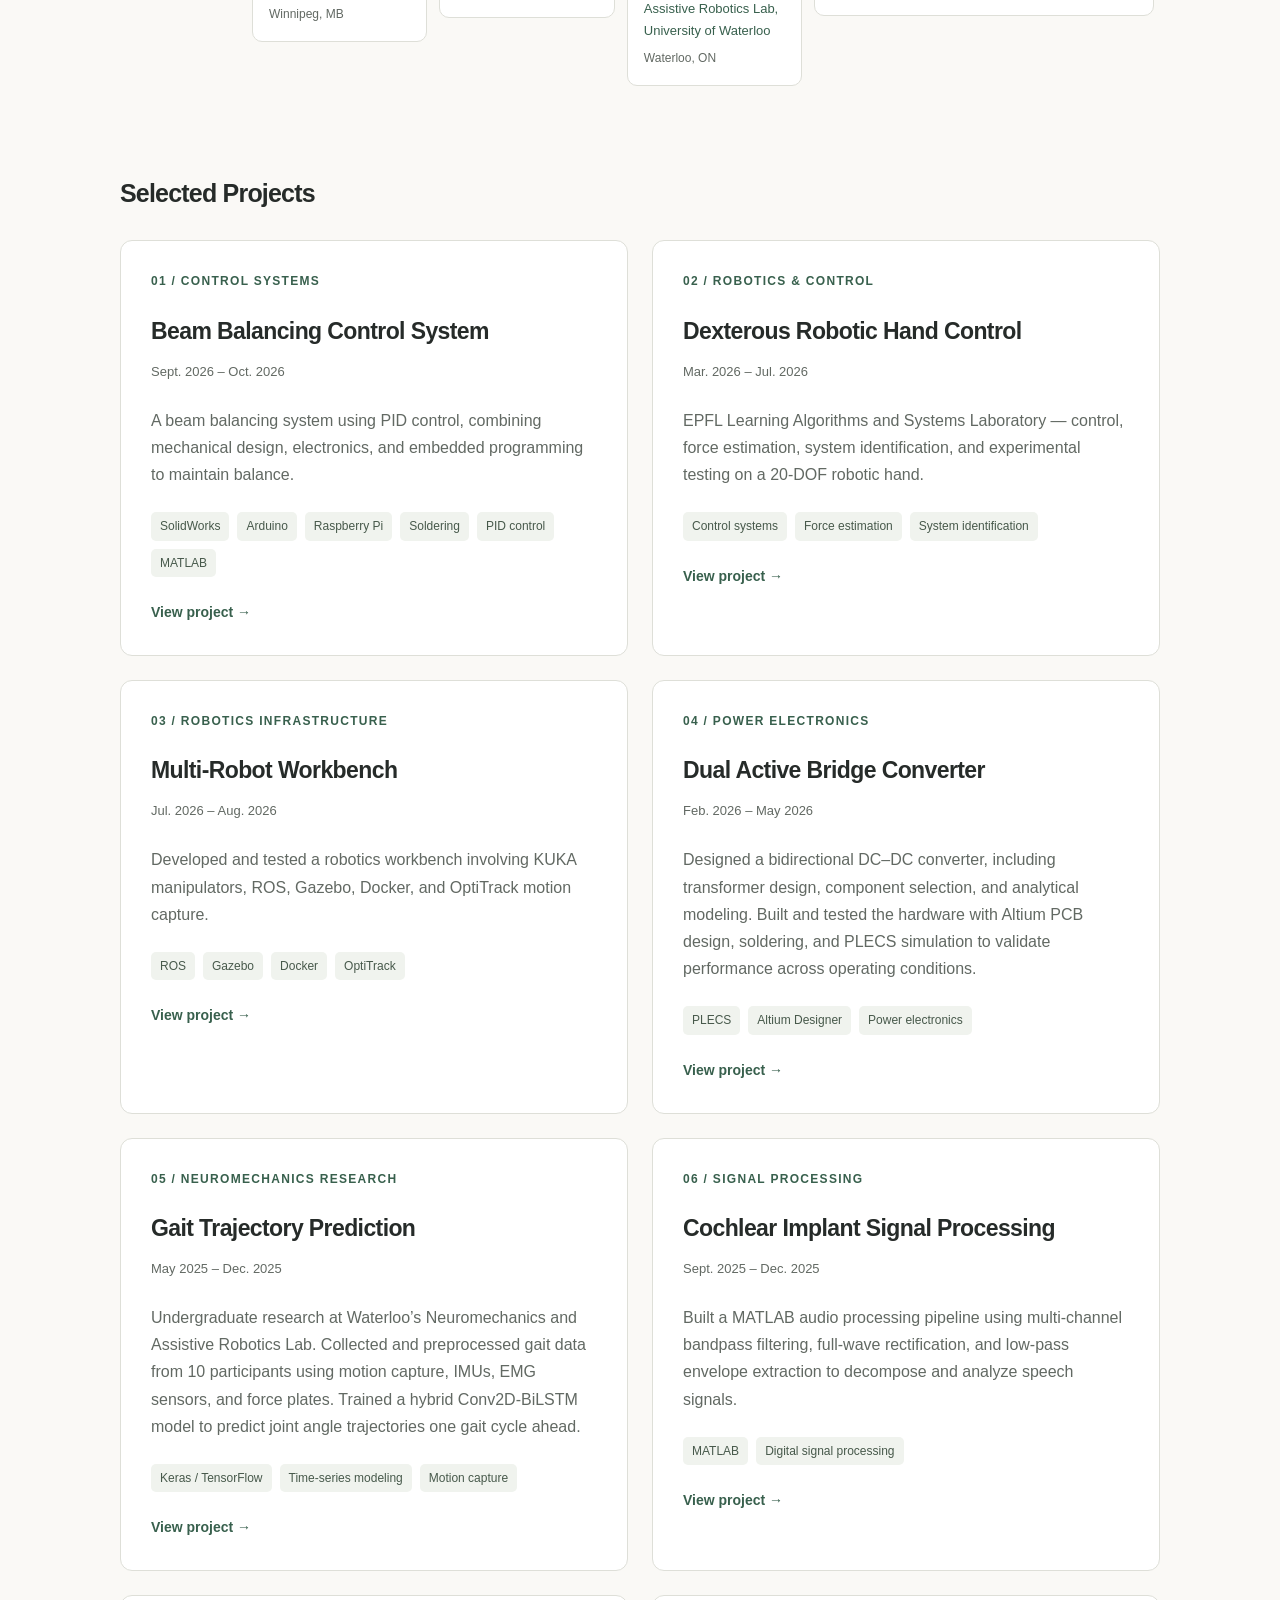
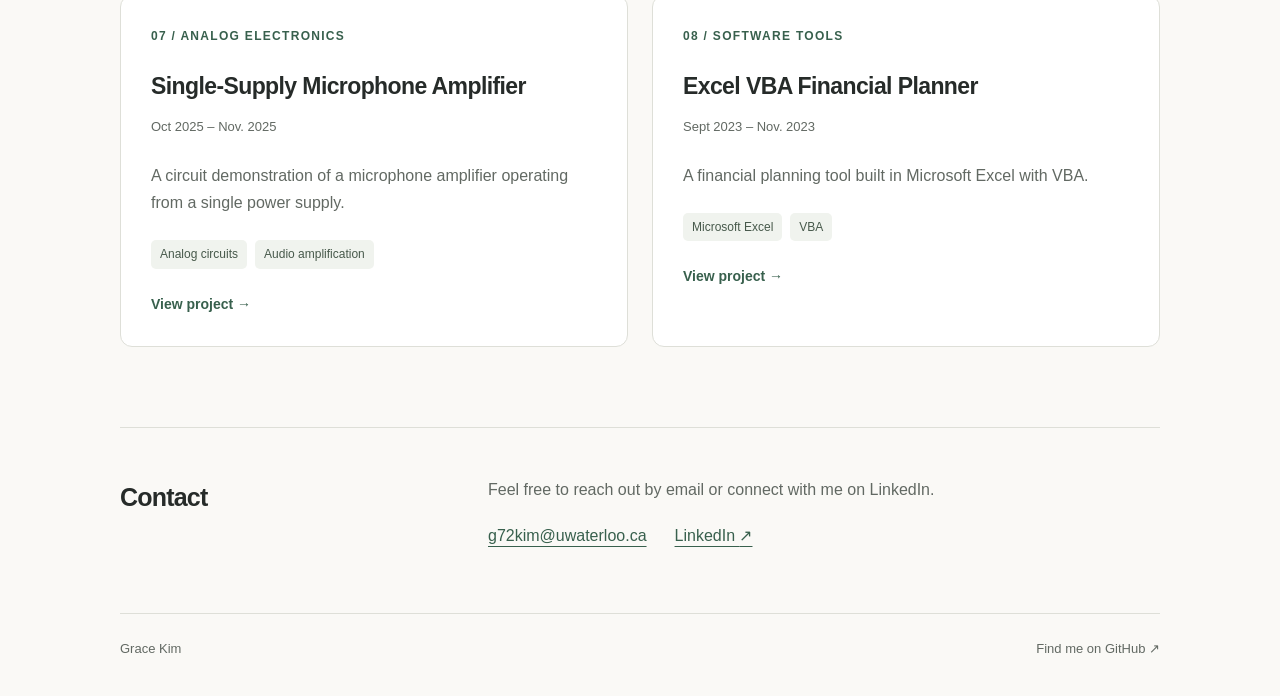
==== commit 17f2b544: "added resume" ====
--- a/index.html
+++ b/index.html
@@ -19,9 +19,7 @@
       <a href="#experience">Experience</a>
       <a href="#projects">Projects</a>
       <a href="#contact">Contact</a>
-      <!-- Add your résumé PDF to assets/, then uncomment this link.
-      <a href="assets/resume.pdf">Résumé</a>
-      -->
+      <a href="assets/kim_grace_resume_2026.pdf" target="_blank" rel="noopener">Resume <span aria-hidden="true">↗</span></a>
       <a href="https://github.com/g72kim">GitHub <span aria-hidden="true">↗</span></a>
     </nav>
   </header>
@@ -32,7 +30,7 @@
       <p class="eyebrow">Mechatronics Engineering @ University of Waterloo</p>
       <h1 id="intro-title">Grace Kim</h1>
       <!--p class="intro-description">Exploring my life and world ...  Here’s a selection of my work.</p-->
-      <a class="text-link" href="#projects">Explore some of my projects <span aria-hidden="true">↓</span></a>
+      <a class="text-link" href="assets/kim_grace_resume_2026.pdf" download>Download Resume <span aria-hidden="true">↓</span></a>
       </div>
       <img class="intro-photo" src="assets/profile.jpeg" alt="Grace Kim" width="240" height="240">
     </section>
